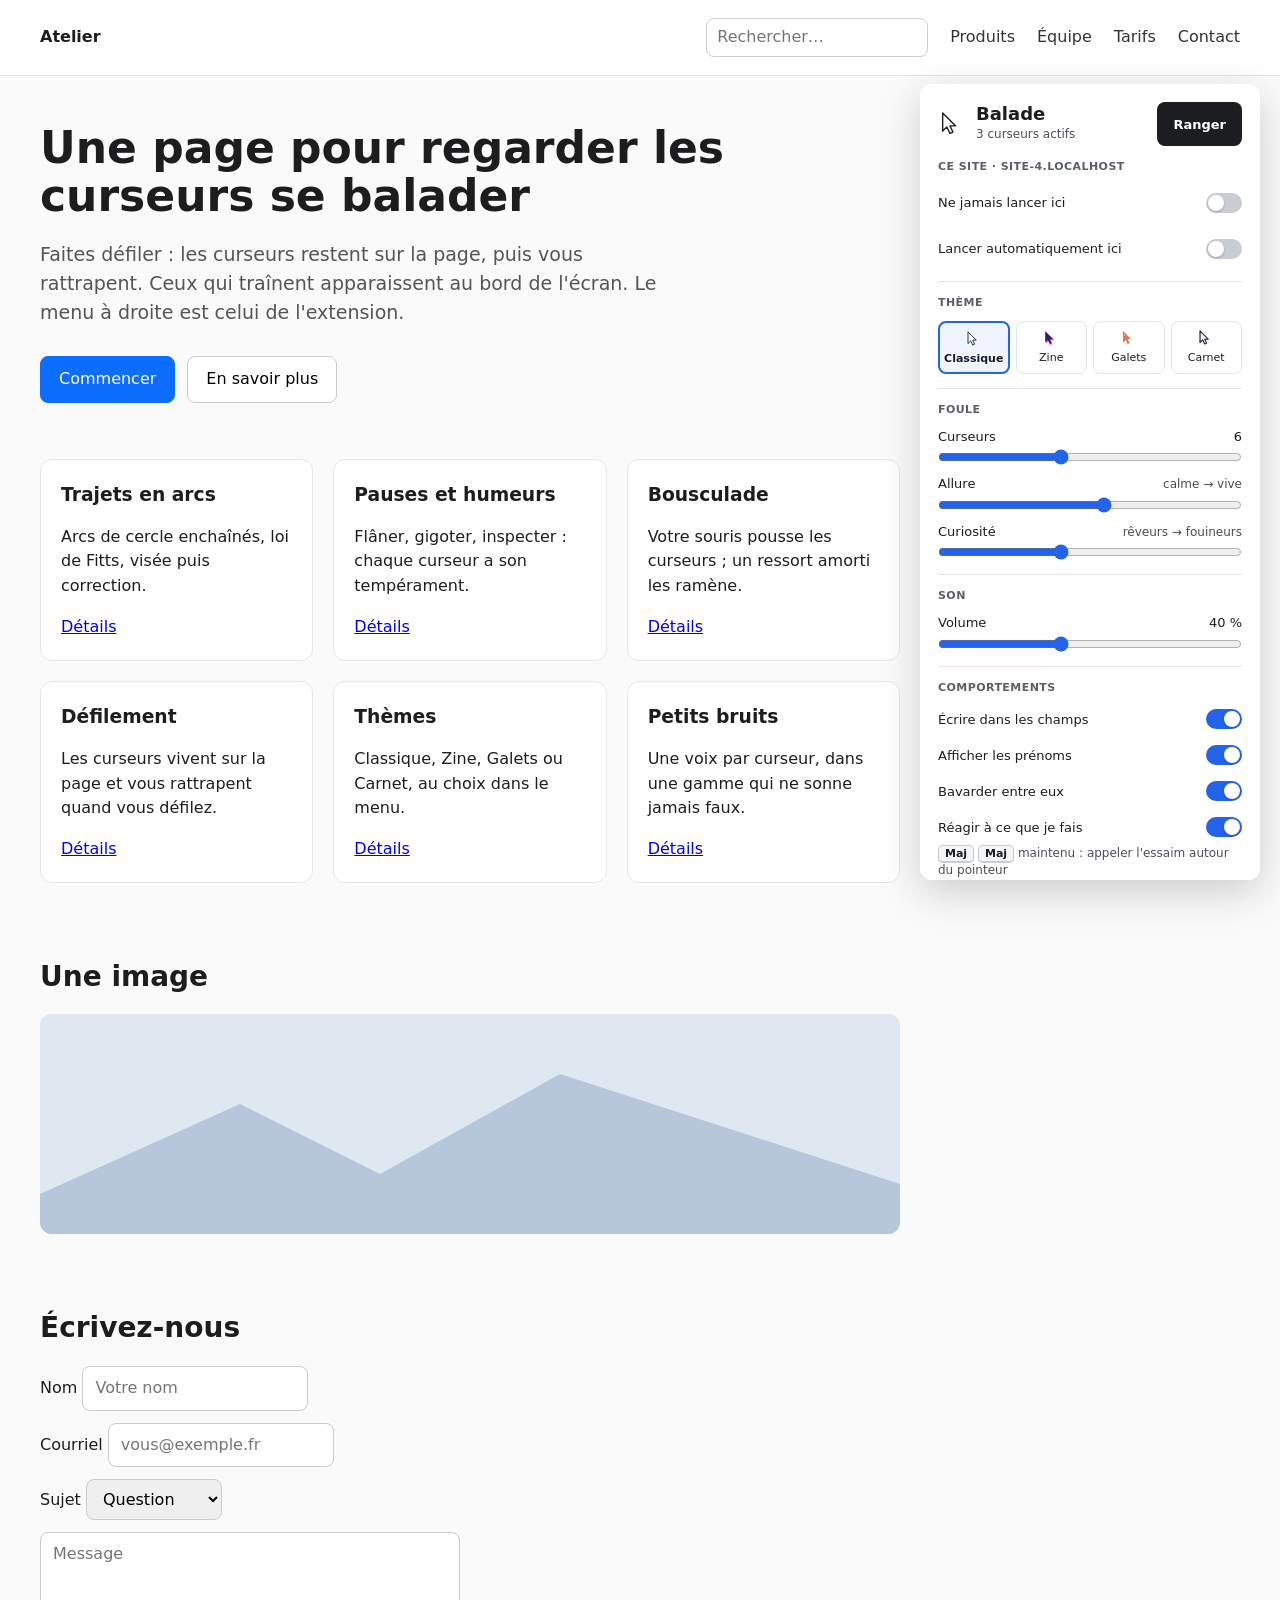
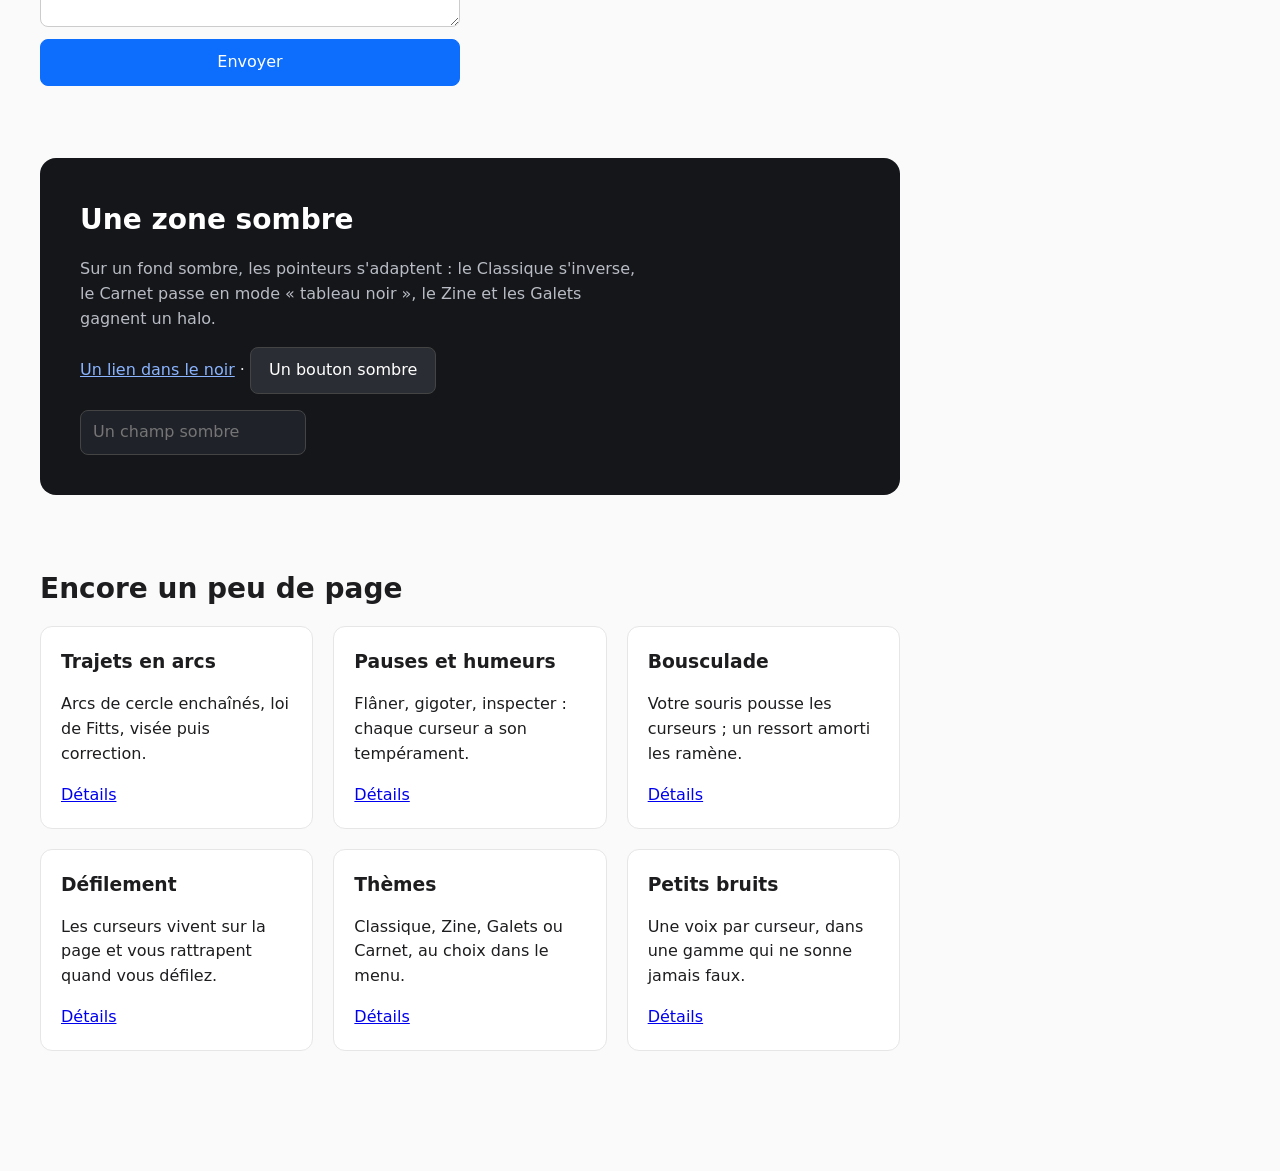
==== demo.html @ 3685772c "feat: add customization options for user-defined names, colors, and pointer in the popup - Introduce" ====
<!DOCTYPE html>
<html lang="fr">
<head>
  <meta charset="utf-8">
  <meta name="viewport" content="width=device-width, initial-scale=1">
  <title>Balade — page de démo</title>
  <style>
    body { font: 16px/1.55 system-ui, -apple-system, "Segoe UI", sans-serif; margin: 0; color: #1d1d1f; background: #fafafa; }
    header { display: flex; align-items: center; justify-content: space-between; padding: 18px 40px; background: #fff; border-bottom: 1px solid #e6e6e6; }
    nav { display: flex; align-items: center; }
    nav a { margin-left: 22px; color: #333; text-decoration: none; }
    main { max-width: 860px; margin: 0 0 0 40px; padding: 48px 0 120px; }
    h1 { font-size: 44px; line-height: 1.1; margin: 0 0 16px; }
    h2 { font-size: 28px; margin: 72px 0 16px; }
    .lead { font-size: 19px; color: #555; max-width: 640px; }
    .actions { margin: 28px 0 56px; display: flex; gap: 12px; }
    button { font: inherit; padding: 10px 18px; border-radius: 8px; border: 1px solid #ccc; background: #fff; cursor: pointer; }
    button.primary { background: #0d6efd; border-color: #0d6efd; color: #fff; }
    .grid { display: grid; grid-template-columns: repeat(3, 1fr); gap: 20px; }
    .card { background: #fff; border: 1px solid #e6e6e6; border-radius: 12px; padding: 20px; }
    .card h3 { margin: 0 0 8px; }
    .photo { height: 220px; border-radius: 12px; background: #dfe7f1; display: flex; align-items: center; justify-content: center; color: #567; }
    form { display: grid; gap: 12px; max-width: 420px; }
    input, select, textarea { font: inherit; padding: 9px 12px; border: 1px solid #ccc; border-radius: 8px; }
    .menu { position: fixed; right: 20px; top: 84px; width: 340px; height: calc(100vh - 104px); border: 0; border-radius: 12px; box-shadow: 0 12px 40px rgba(0,0,0,.18); background: #fff; }
  </style>
</head>
<body>
  <header>
    <strong>Atelier</strong>
    <nav><input type="search" placeholder="Rechercher…" style="padding:6px 10px"><a href="#">Produits</a><a href="#">Équipe</a><a href="#">Tarifs</a><a href="#">Contact</a></nav>
  </header>
  <main>
    <h1>Une page pour regarder les curseurs se balader</h1>
    <p class="lead">Faites défiler : les curseurs restent sur la page, puis vous rattrapent. Ceux qui traînent apparaissent au bord de l'écran. Le menu à droite est celui de l'extension.</p>
    <div class="actions">
      <button class="primary">Commencer</button>
      <button>En savoir plus</button>
    </div>
    <div class="grid">
      <div class="card"><h3>Trajets en arcs</h3><p>Arcs de cercle enchaînés, loi de Fitts, visée puis correction.</p><a href="#">Détails</a></div>
      <div class="card"><h3>Pauses et humeurs</h3><p>Flâner, gigoter, inspecter : chaque curseur a son tempérament.</p><a href="#">Détails</a></div>
      <div class="card"><h3>Bousculade</h3><p>Votre souris pousse les curseurs ; un ressort amorti les ramène.</p><a href="#">Détails</a></div>
      <div class="card"><h3>Défilement</h3><p>Les curseurs vivent sur la page et vous rattrapent quand vous défilez.</p><a href="#">Détails</a></div>
      <div class="card"><h3>Thèmes</h3><p>Classique, Zine, Galets ou Carnet, au choix dans le menu.</p><a href="#">Détails</a></div>
      <div class="card"><h3>Petits bruits</h3><p>Une voix par curseur, dans une gamme qui ne sonne jamais faux.</p><a href="#">Détails</a></div>
    </div>
    <h2>Une image</h2>
    <img class="photo" alt="Paysage de démonstration" src="data:image/svg+xml,%3Csvg xmlns='http://www.w3.org/2000/svg' width='860' height='220'%3E%3Crect width='860' height='220' fill='%23dfe7f1'/%3E%3Cpath d='M0 180 L200 90 L340 160 L520 60 L860 170 L860 220 L0 220Z' fill='%23b6c7dc'/%3E%3C/svg%3E" style="width:100%">
    <h2>Écrivez-nous</h2>
    <form onsubmit="return false">
      <label>Nom <input placeholder="Votre nom"></label>
      <label>Courriel <input type="email" placeholder="vous@exemple.fr"></label>
      <label>Sujet
        <select><option>Question</option><option>Suggestion</option></select>
      </label>
      <textarea rows="3" placeholder="Message"></textarea>
      <button class="primary">Envoyer</button>
    </form>
    <section style="margin-top:72px;background:#14161a;color:#e8e8ea;padding:40px;border-radius:16px">
      <h2 style="margin-top:0;color:#fff">Une zone sombre</h2>
      <p style="color:#b9bcc4;max-width:560px">Sur un fond sombre, les pointeurs s'adaptent : le Classique s'inverse, le Carnet passe en mode « tableau noir », le Zine et les Galets gagnent un halo.</p>
      <p><a href="#" style="color:#8ab4ff">Un lien dans le noir</a> · <button style="background:#2a2d33;color:#fff;border-color:#444">Un bouton sombre</button></p>
      <input placeholder="Un champ sombre" style="background:#1f2228;color:#eee;border-color:#444">
    </section>
    <h2>Encore un peu de page</h2>
    <div class="grid">
      <div class="card"><h3>Trajets en arcs</h3><p>Arcs de cercle enchaînés, loi de Fitts, visée puis correction.</p><a href="#">Détails</a></div>
      <div class="card"><h3>Pauses et humeurs</h3><p>Flâner, gigoter, inspecter : chaque curseur a son tempérament.</p><a href="#">Détails</a></div>
      <div class="card"><h3>Bousculade</h3><p>Votre souris pousse les curseurs ; un ressort amorti les ramène.</p><a href="#">Détails</a></div>
      <div class="card"><h3>Défilement</h3><p>Les curseurs vivent sur la page et vous rattrapent quand vous défilez.</p><a href="#">Détails</a></div>
      <div class="card"><h3>Thèmes</h3><p>Classique, Zine, Galets ou Carnet, au choix dans le menu.</p><a href="#">Détails</a></div>
      <div class="card"><h3>Petits bruits</h3><p>Une voix par curseur, dans une gamme qui ne sonne jamais faux.</p><a href="#">Détails</a></div>
    </div>
  </main>

  <!-- Le menu de l'extension, affiché à côté pour l'essayer sans installer. -->
  <iframe class="menu" src="popup/popup.html" title="Menu de Balade"></iframe>

  <!-- Mêmes fichiers, dans le même ordre que dans lib/inject.js -->
  <script src="src/core/namespace.js"></script>
  <script src="src/core/MathUtils.js"></script>
  <script src="src/core/Config.js"></script>
  <script src="src/core/Settings.js"></script>
  <script src="src/core/SvgSanitizer.js"></script>
  <script src="src/entities/Cursor.js"></script>
  <script src="src/motion/Path.js"></script>
  <script src="src/motion/Motion.js"></script>
  <script src="src/world/Stage.js"></script>
  <script src="src/world/Habits.js"></script>
  <script src="src/world/Predictor.js"></script>
  <script src="src/behaviors/Behavior.js"></script>
  <script src="src/behaviors/Arrive.js"></script>
  <script src="src/behaviors/Leave.js"></script>
  <script src="src/behaviors/Wander.js"></script>
  <script src="src/behaviors/Gather.js"></script>
  <script src="src/behaviors/Follow.js"></script>
  <script src="src/behaviors/Swarm.js"></script>
  <script src="src/behaviors/Anticipate.js"></script>
  <script src="src/render/Themes.js"></script>
  <script src="src/render/FontLoader.js"></script>
  <script src="src/render/Renderer.js"></script>
  <script src="src/audio/Sound.js"></script>
  <script src="src/engine/Engine.js"></script>
  <script src="src/main.js"></script>
  <script>
    Balade.toggle();
  </script>
</body>
</html>
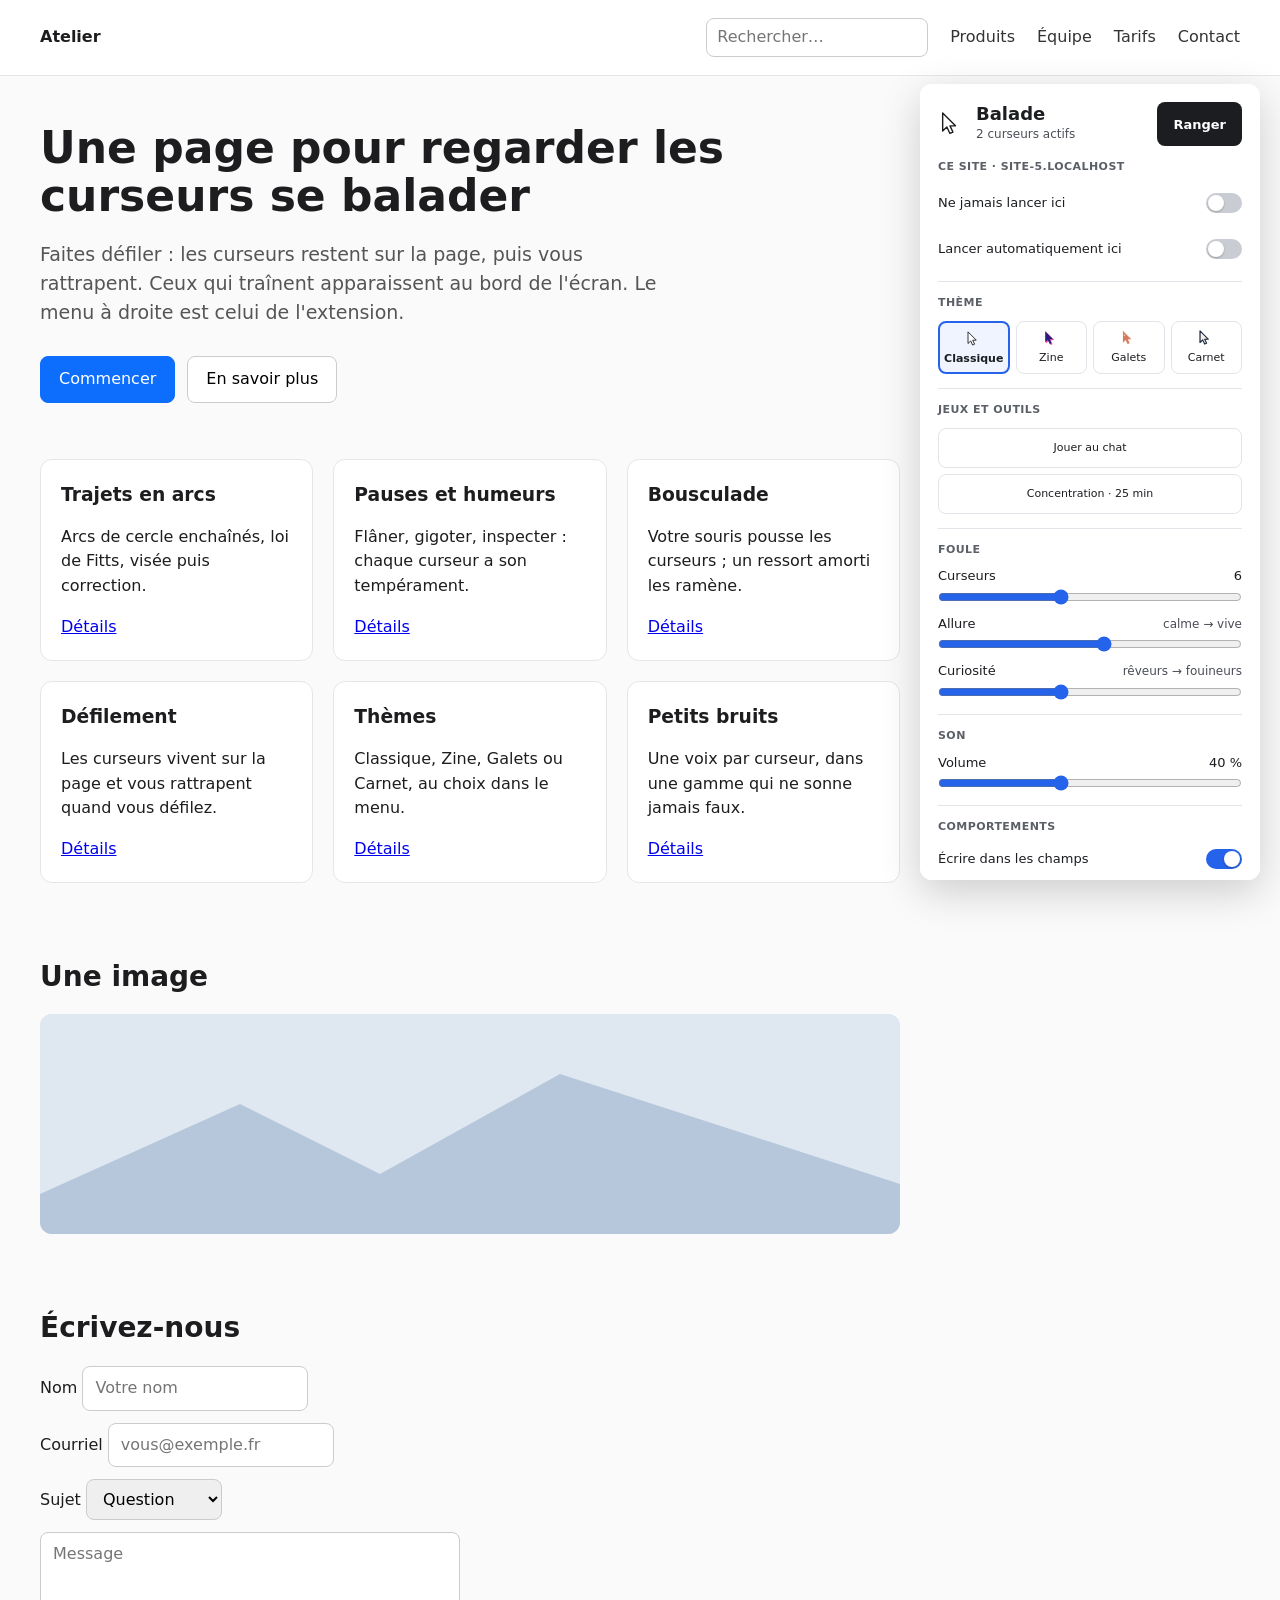
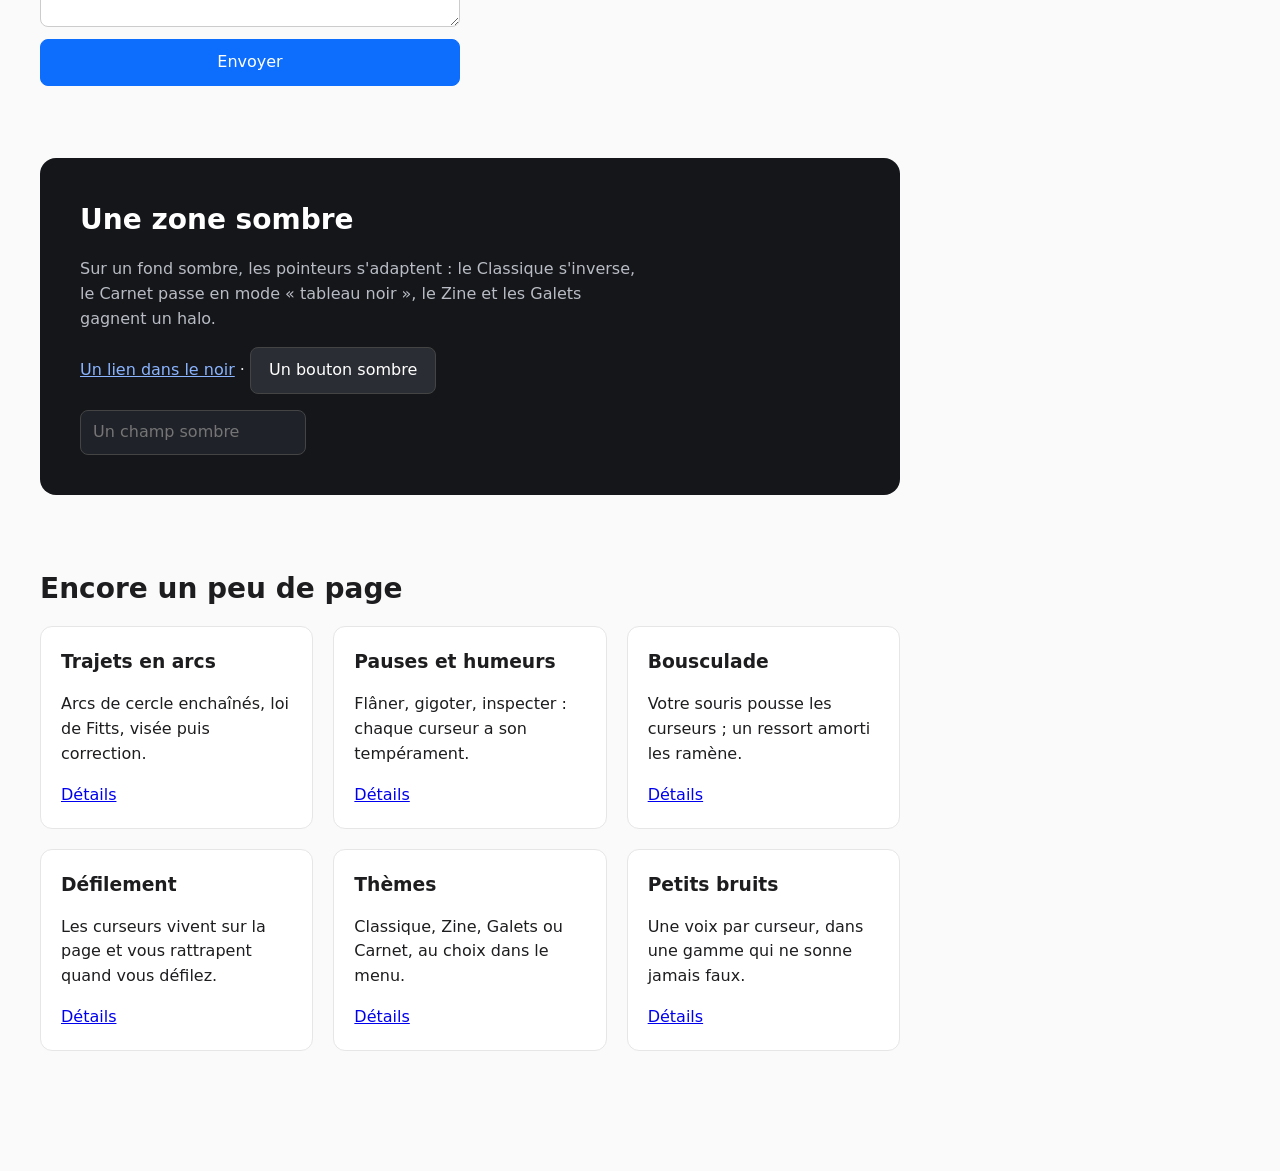
==== commit 05020d12: "feat: add "Jeu du chat" and "Concentration" features, video recording capability - Implemented "Jeu " ====
--- a/demo.html
+++ b/demo.html
@@ -97,6 +97,7 @@
   <script src="src/behaviors/Follow.js"></script>
   <script src="src/behaviors/Swarm.js"></script>
   <script src="src/behaviors/Anticipate.js"></script>
+  <script src="src/behaviors/Flee.js"></script>
   <script src="src/render/Themes.js"></script>
   <script src="src/render/FontLoader.js"></script>
   <script src="src/render/Renderer.js"></script>
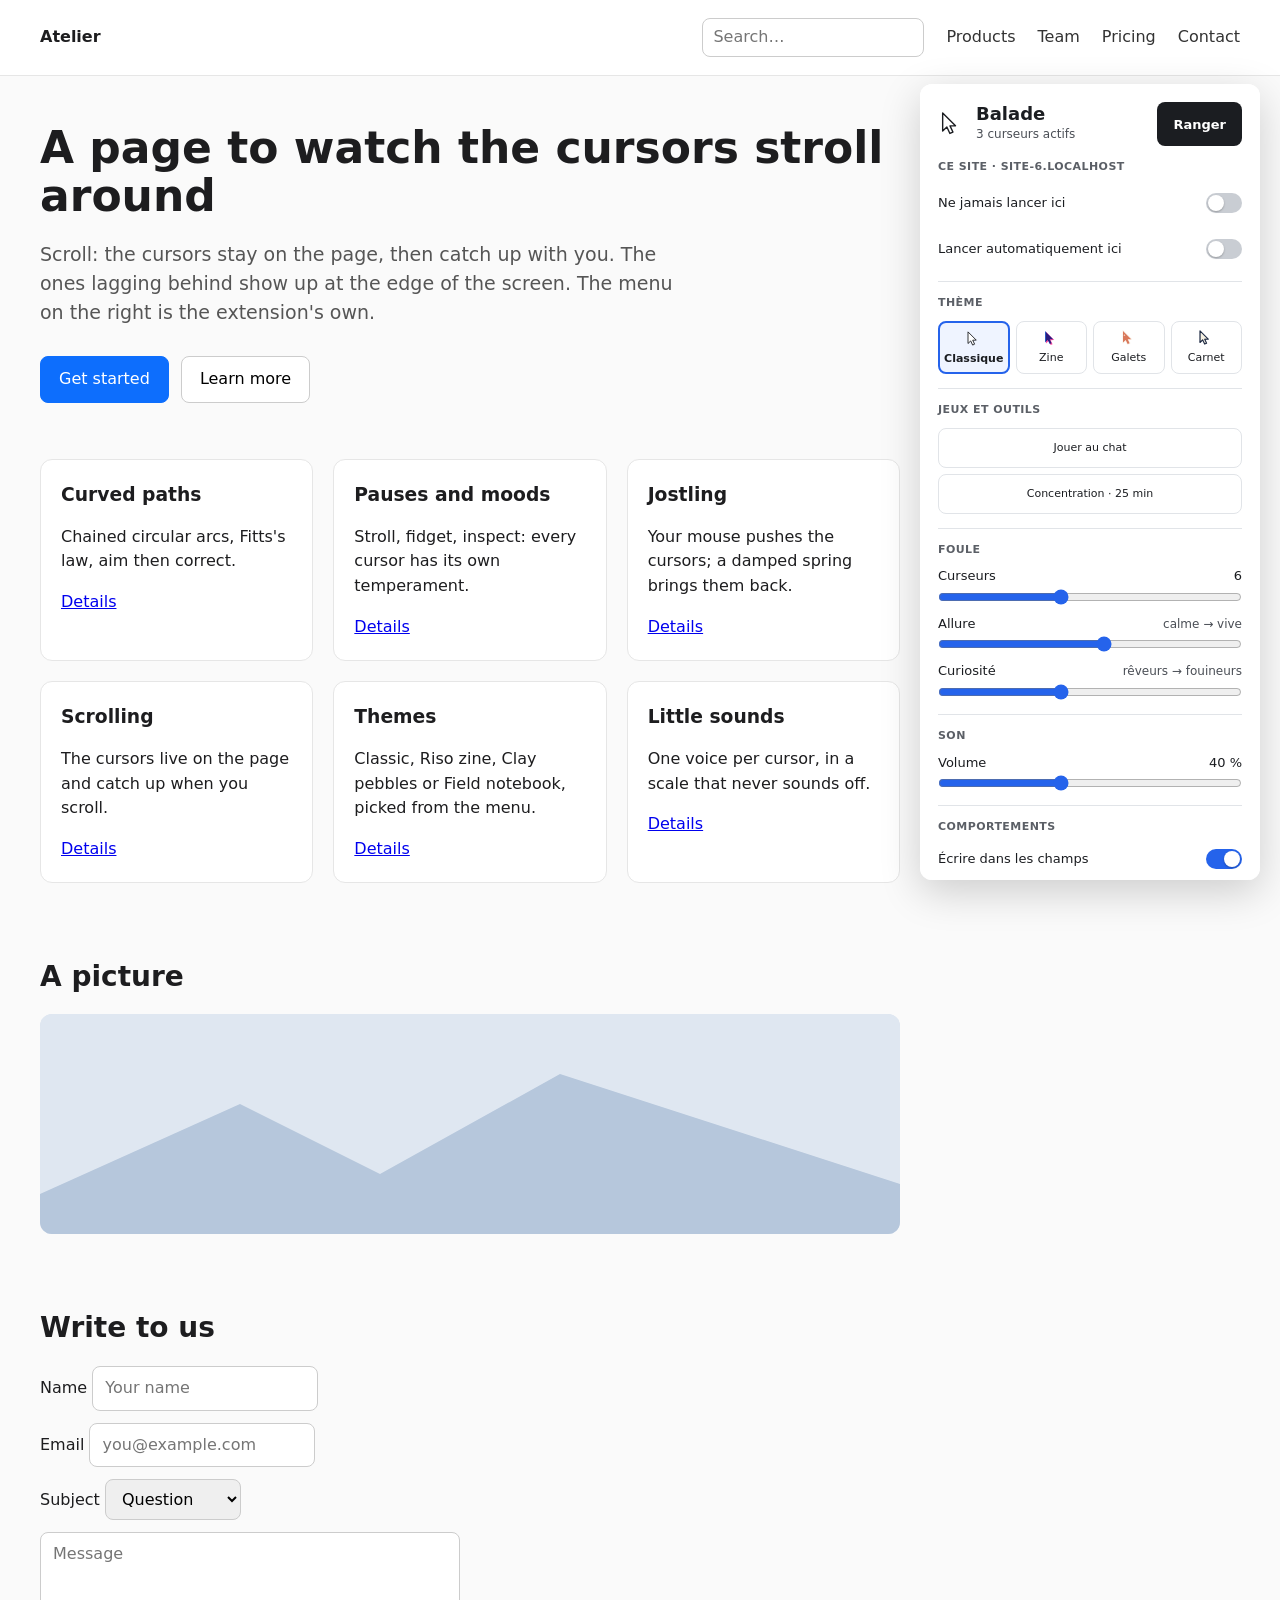
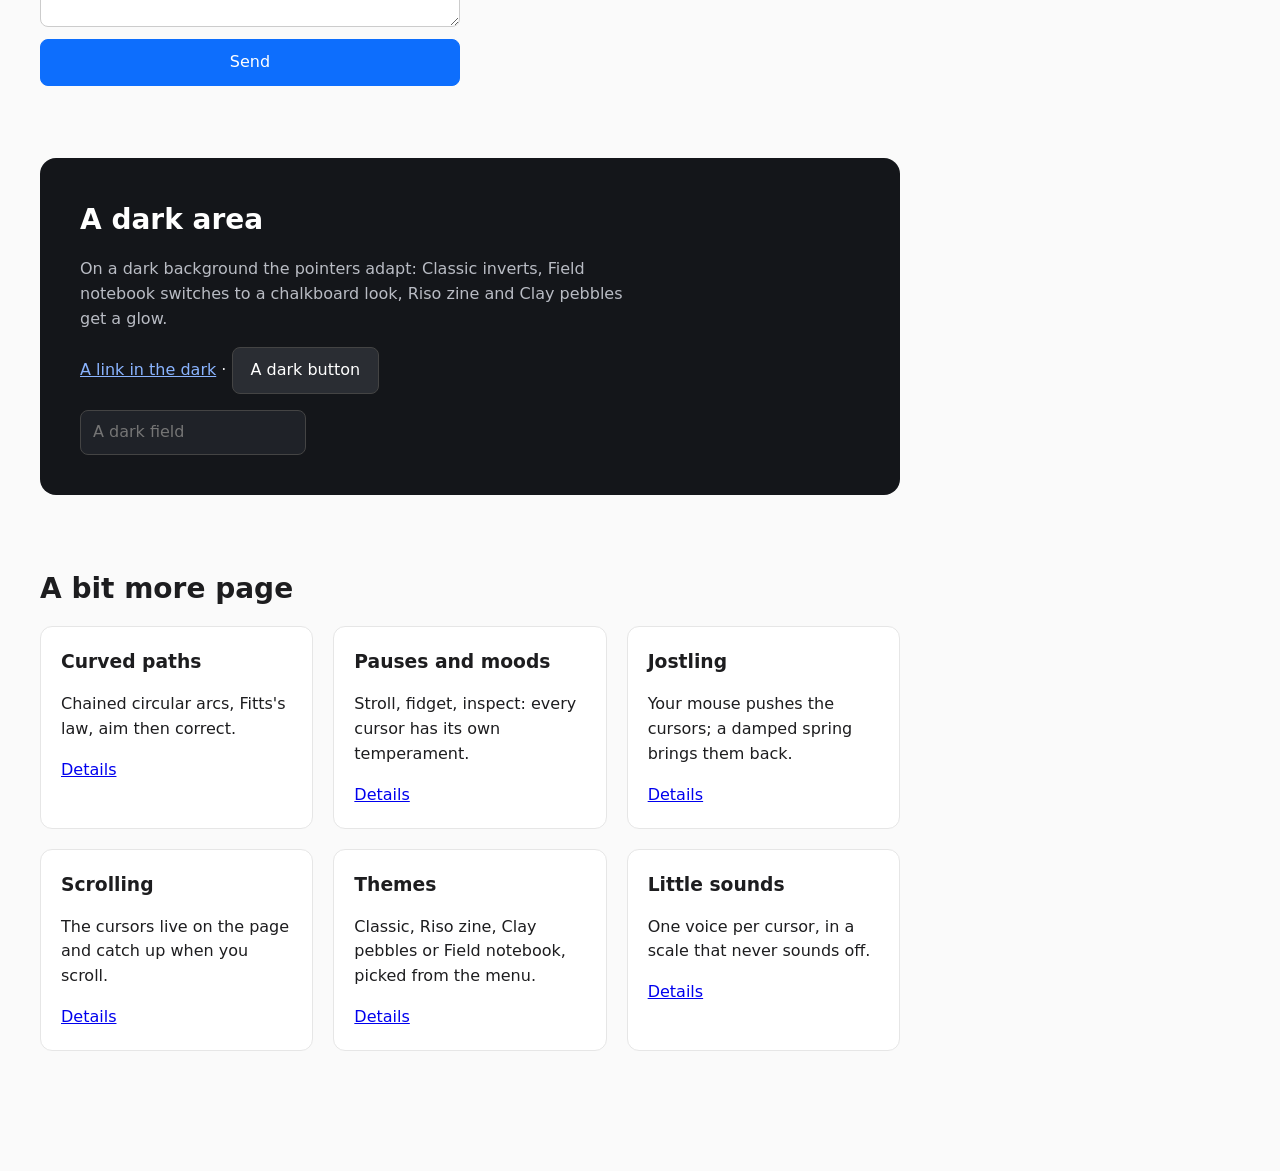
==== commit 6aa14297: "Add French research notes for CursorSwarm detailing principles and formulas for lifelike animations" ====
--- a/demo.html
+++ b/demo.html
@@ -1,9 +1,9 @@
 <!DOCTYPE html>
-<html lang="fr">
+<html lang="en">
 <head>
   <meta charset="utf-8">
   <meta name="viewport" content="width=device-width, initial-scale=1">
-  <title>Balade — page de démo</title>
+  <title>Balade — demo page</title>
   <style>
     body { font: 16px/1.55 system-ui, -apple-system, "Segoe UI", sans-serif; margin: 0; color: #1d1d1f; background: #fafafa; }
     header { display: flex; align-items: center; justify-content: space-between; padding: 18px 40px; background: #fff; border-bottom: 1px solid #e6e6e6; }
@@ -28,56 +28,56 @@
 <body>
   <header>
     <strong>Atelier</strong>
-    <nav><input type="search" placeholder="Rechercher…" style="padding:6px 10px"><a href="#">Produits</a><a href="#">Équipe</a><a href="#">Tarifs</a><a href="#">Contact</a></nav>
+    <nav><input type="search" placeholder="Search…" style="padding:6px 10px"><a href="#">Products</a><a href="#">Team</a><a href="#">Pricing</a><a href="#">Contact</a></nav>
   </header>
   <main>
-    <h1>Une page pour regarder les curseurs se balader</h1>
-    <p class="lead">Faites défiler : les curseurs restent sur la page, puis vous rattrapent. Ceux qui traînent apparaissent au bord de l'écran. Le menu à droite est celui de l'extension.</p>
+    <h1>A page to watch the cursors stroll around</h1>
+    <p class="lead">Scroll: the cursors stay on the page, then catch up with you. The ones lagging behind show up at the edge of the screen. The menu on the right is the extension's own.</p>
     <div class="actions">
-      <button class="primary">Commencer</button>
-      <button>En savoir plus</button>
+      <button class="primary">Get started</button>
+      <button>Learn more</button>
     </div>
     <div class="grid">
-      <div class="card"><h3>Trajets en arcs</h3><p>Arcs de cercle enchaînés, loi de Fitts, visée puis correction.</p><a href="#">Détails</a></div>
-      <div class="card"><h3>Pauses et humeurs</h3><p>Flâner, gigoter, inspecter : chaque curseur a son tempérament.</p><a href="#">Détails</a></div>
-      <div class="card"><h3>Bousculade</h3><p>Votre souris pousse les curseurs ; un ressort amorti les ramène.</p><a href="#">Détails</a></div>
-      <div class="card"><h3>Défilement</h3><p>Les curseurs vivent sur la page et vous rattrapent quand vous défilez.</p><a href="#">Détails</a></div>
-      <div class="card"><h3>Thèmes</h3><p>Classique, Zine, Galets ou Carnet, au choix dans le menu.</p><a href="#">Détails</a></div>
-      <div class="card"><h3>Petits bruits</h3><p>Une voix par curseur, dans une gamme qui ne sonne jamais faux.</p><a href="#">Détails</a></div>
+      <div class="card"><h3>Curved paths</h3><p>Chained circular arcs, Fitts's law, aim then correct.</p><a href="#">Details</a></div>
+      <div class="card"><h3>Pauses and moods</h3><p>Stroll, fidget, inspect: every cursor has its own temperament.</p><a href="#">Details</a></div>
+      <div class="card"><h3>Jostling</h3><p>Your mouse pushes the cursors; a damped spring brings them back.</p><a href="#">Details</a></div>
+      <div class="card"><h3>Scrolling</h3><p>The cursors live on the page and catch up when you scroll.</p><a href="#">Details</a></div>
+      <div class="card"><h3>Themes</h3><p>Classic, Riso zine, Clay pebbles or Field notebook, picked from the menu.</p><a href="#">Details</a></div>
+      <div class="card"><h3>Little sounds</h3><p>One voice per cursor, in a scale that never sounds off.</p><a href="#">Details</a></div>
     </div>
-    <h2>Une image</h2>
-    <img class="photo" alt="Paysage de démonstration" src="data:image/svg+xml,%3Csvg xmlns='http://www.w3.org/2000/svg' width='860' height='220'%3E%3Crect width='860' height='220' fill='%23dfe7f1'/%3E%3Cpath d='M0 180 L200 90 L340 160 L520 60 L860 170 L860 220 L0 220Z' fill='%23b6c7dc'/%3E%3C/svg%3E" style="width:100%">
-    <h2>Écrivez-nous</h2>
+    <h2>A picture</h2>
+    <img class="photo" alt="Demo landscape" src="data:image/svg+xml,%3Csvg xmlns='http://www.w3.org/2000/svg' width='860' height='220'%3E%3Crect width='860' height='220' fill='%23dfe7f1'/%3E%3Cpath d='M0 180 L200 90 L340 160 L520 60 L860 170 L860 220 L0 220Z' fill='%23b6c7dc'/%3E%3C/svg%3E" style="width:100%">
+    <h2>Write to us</h2>
     <form onsubmit="return false">
-      <label>Nom <input placeholder="Votre nom"></label>
-      <label>Courriel <input type="email" placeholder="vous@exemple.fr"></label>
-      <label>Sujet
+      <label>Name <input placeholder="Your name"></label>
+      <label>Email <input type="email" placeholder="you@example.com"></label>
+      <label>Subject
         <select><option>Question</option><option>Suggestion</option></select>
       </label>
       <textarea rows="3" placeholder="Message"></textarea>
-      <button class="primary">Envoyer</button>
+      <button class="primary">Send</button>
     </form>
     <section style="margin-top:72px;background:#14161a;color:#e8e8ea;padding:40px;border-radius:16px">
-      <h2 style="margin-top:0;color:#fff">Une zone sombre</h2>
-      <p style="color:#b9bcc4;max-width:560px">Sur un fond sombre, les pointeurs s'adaptent : le Classique s'inverse, le Carnet passe en mode « tableau noir », le Zine et les Galets gagnent un halo.</p>
-      <p><a href="#" style="color:#8ab4ff">Un lien dans le noir</a> · <button style="background:#2a2d33;color:#fff;border-color:#444">Un bouton sombre</button></p>
-      <input placeholder="Un champ sombre" style="background:#1f2228;color:#eee;border-color:#444">
+      <h2 style="margin-top:0;color:#fff">A dark area</h2>
+      <p style="color:#b9bcc4;max-width:560px">On a dark background the pointers adapt: Classic inverts, Field notebook switches to a chalkboard look, Riso zine and Clay pebbles get a glow.</p>
+      <p><a href="#" style="color:#8ab4ff">A link in the dark</a> · <button style="background:#2a2d33;color:#fff;border-color:#444">A dark button</button></p>
+      <input placeholder="A dark field" style="background:#1f2228;color:#eee;border-color:#444">
     </section>
-    <h2>Encore un peu de page</h2>
+    <h2>A bit more page</h2>
     <div class="grid">
-      <div class="card"><h3>Trajets en arcs</h3><p>Arcs de cercle enchaînés, loi de Fitts, visée puis correction.</p><a href="#">Détails</a></div>
-      <div class="card"><h3>Pauses et humeurs</h3><p>Flâner, gigoter, inspecter : chaque curseur a son tempérament.</p><a href="#">Détails</a></div>
-      <div class="card"><h3>Bousculade</h3><p>Votre souris pousse les curseurs ; un ressort amorti les ramène.</p><a href="#">Détails</a></div>
-      <div class="card"><h3>Défilement</h3><p>Les curseurs vivent sur la page et vous rattrapent quand vous défilez.</p><a href="#">Détails</a></div>
-      <div class="card"><h3>Thèmes</h3><p>Classique, Zine, Galets ou Carnet, au choix dans le menu.</p><a href="#">Détails</a></div>
-      <div class="card"><h3>Petits bruits</h3><p>Une voix par curseur, dans une gamme qui ne sonne jamais faux.</p><a href="#">Détails</a></div>
+      <div class="card"><h3>Curved paths</h3><p>Chained circular arcs, Fitts's law, aim then correct.</p><a href="#">Details</a></div>
+      <div class="card"><h3>Pauses and moods</h3><p>Stroll, fidget, inspect: every cursor has its own temperament.</p><a href="#">Details</a></div>
+      <div class="card"><h3>Jostling</h3><p>Your mouse pushes the cursors; a damped spring brings them back.</p><a href="#">Details</a></div>
+      <div class="card"><h3>Scrolling</h3><p>The cursors live on the page and catch up when you scroll.</p><a href="#">Details</a></div>
+      <div class="card"><h3>Themes</h3><p>Classic, Riso zine, Clay pebbles or Field notebook, picked from the menu.</p><a href="#">Details</a></div>
+      <div class="card"><h3>Little sounds</h3><p>One voice per cursor, in a scale that never sounds off.</p><a href="#">Details</a></div>
     </div>
   </main>
 
-  <!-- Le menu de l'extension, affiché à côté pour l'essayer sans installer. -->
-  <iframe class="menu" src="popup/popup.html" title="Menu de Balade"></iframe>
+  <!-- The extension's menu, shown alongside so you can try it without installing. -->
+  <iframe class="menu" src="popup/popup.html" title="Balade menu"></iframe>
 
-  <!-- Mêmes fichiers, dans le même ordre que dans lib/inject.js -->
+  <!-- Same files, in the same order as lib/inject.js -->
   <script src="src/core/namespace.js"></script>
   <script src="src/core/MathUtils.js"></script>
   <script src="src/core/Config.js"></script>
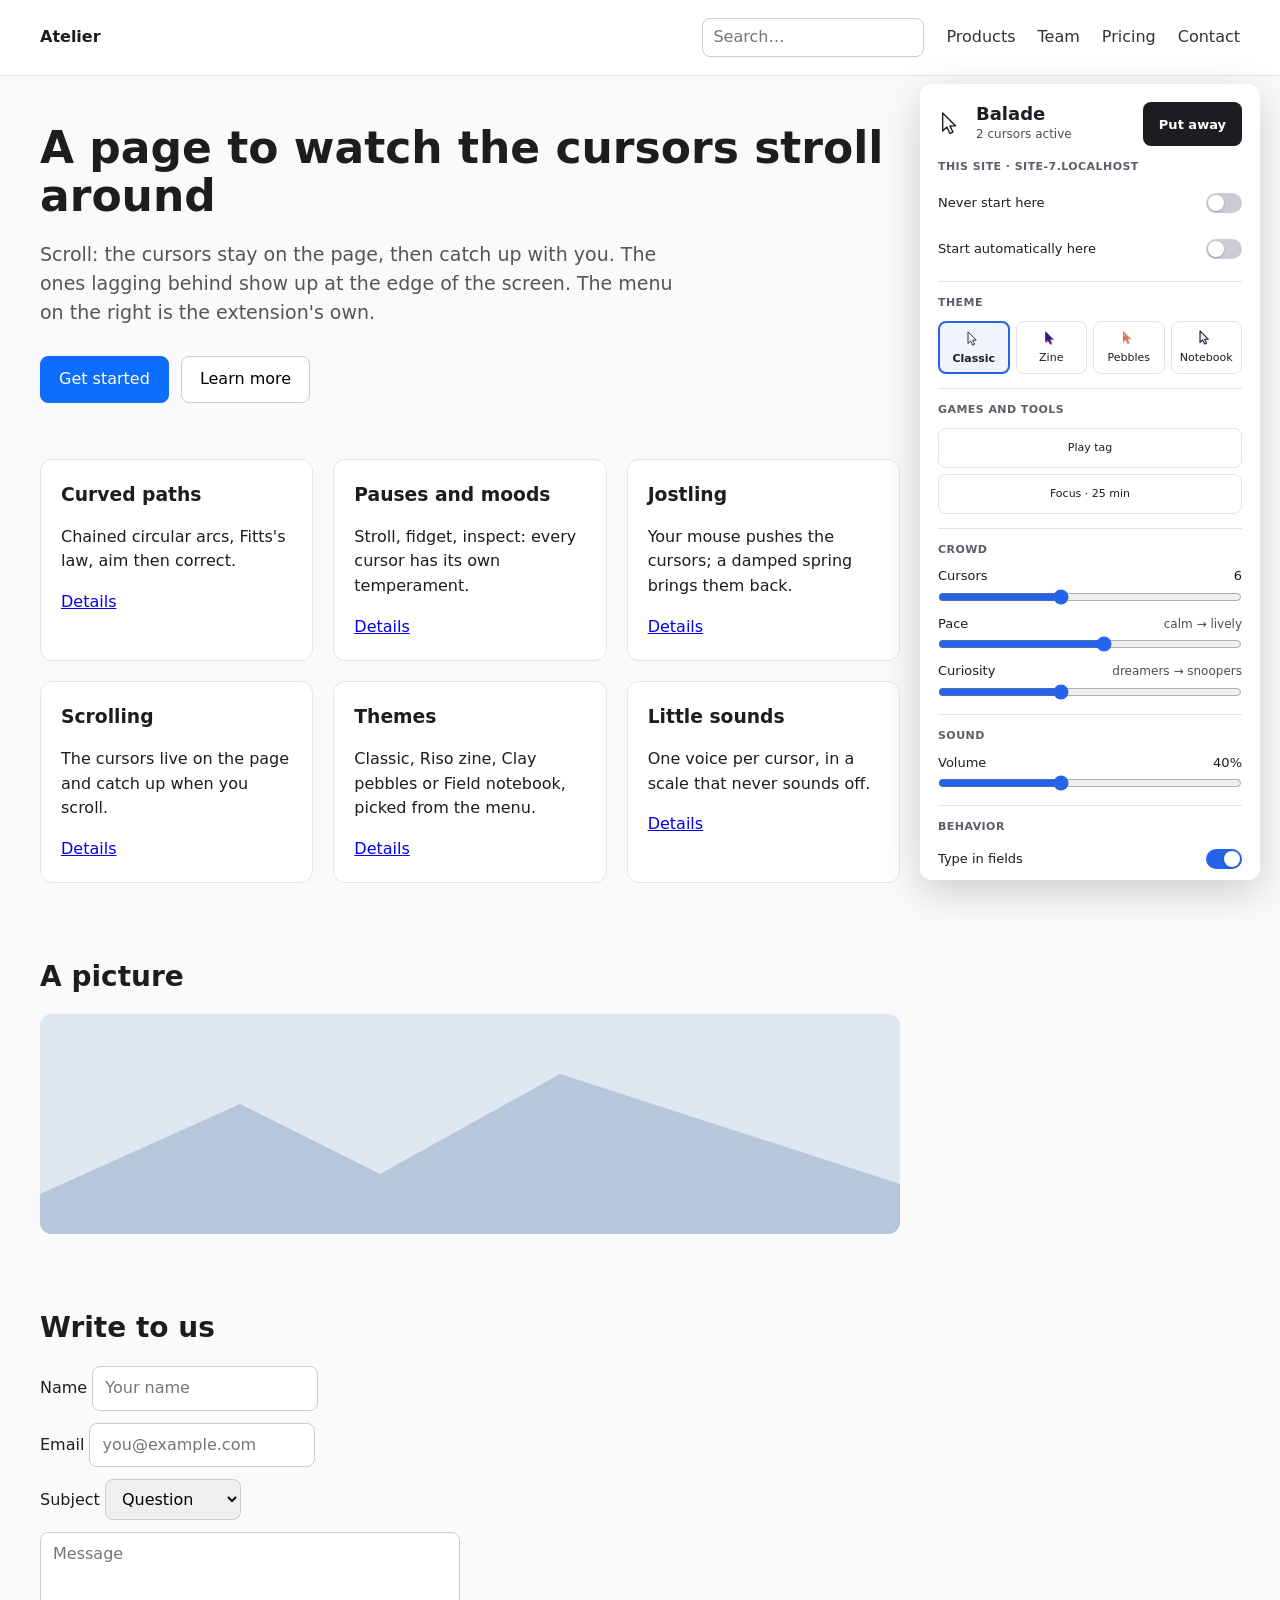
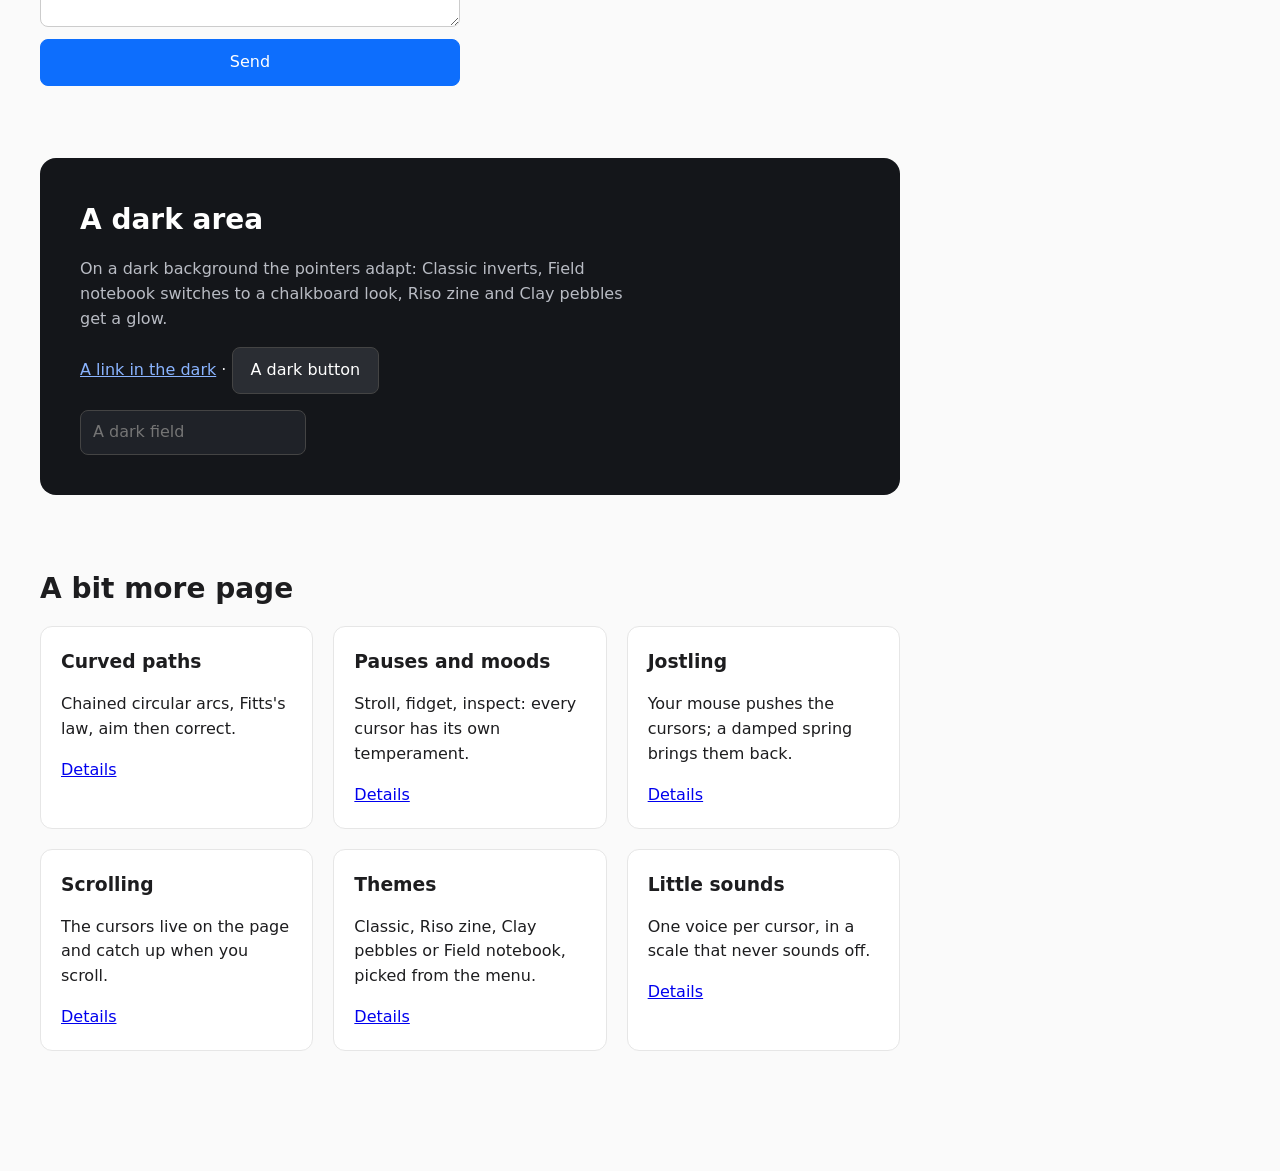
==== commit 311668a2: "feat: i18n — menu, options and runtime phrases follow the browser language New: src/core/I18n.js, _l" ====
--- a/demo.html
+++ b/demo.html
@@ -79,6 +79,7 @@
 
   <!-- Same files, in the same order as lib/inject.js -->
   <script src="src/core/namespace.js"></script>
+  <script src="src/core/I18n.js"></script>
   <script src="src/core/MathUtils.js"></script>
   <script src="src/core/Config.js"></script>
   <script src="src/core/Settings.js"></script>
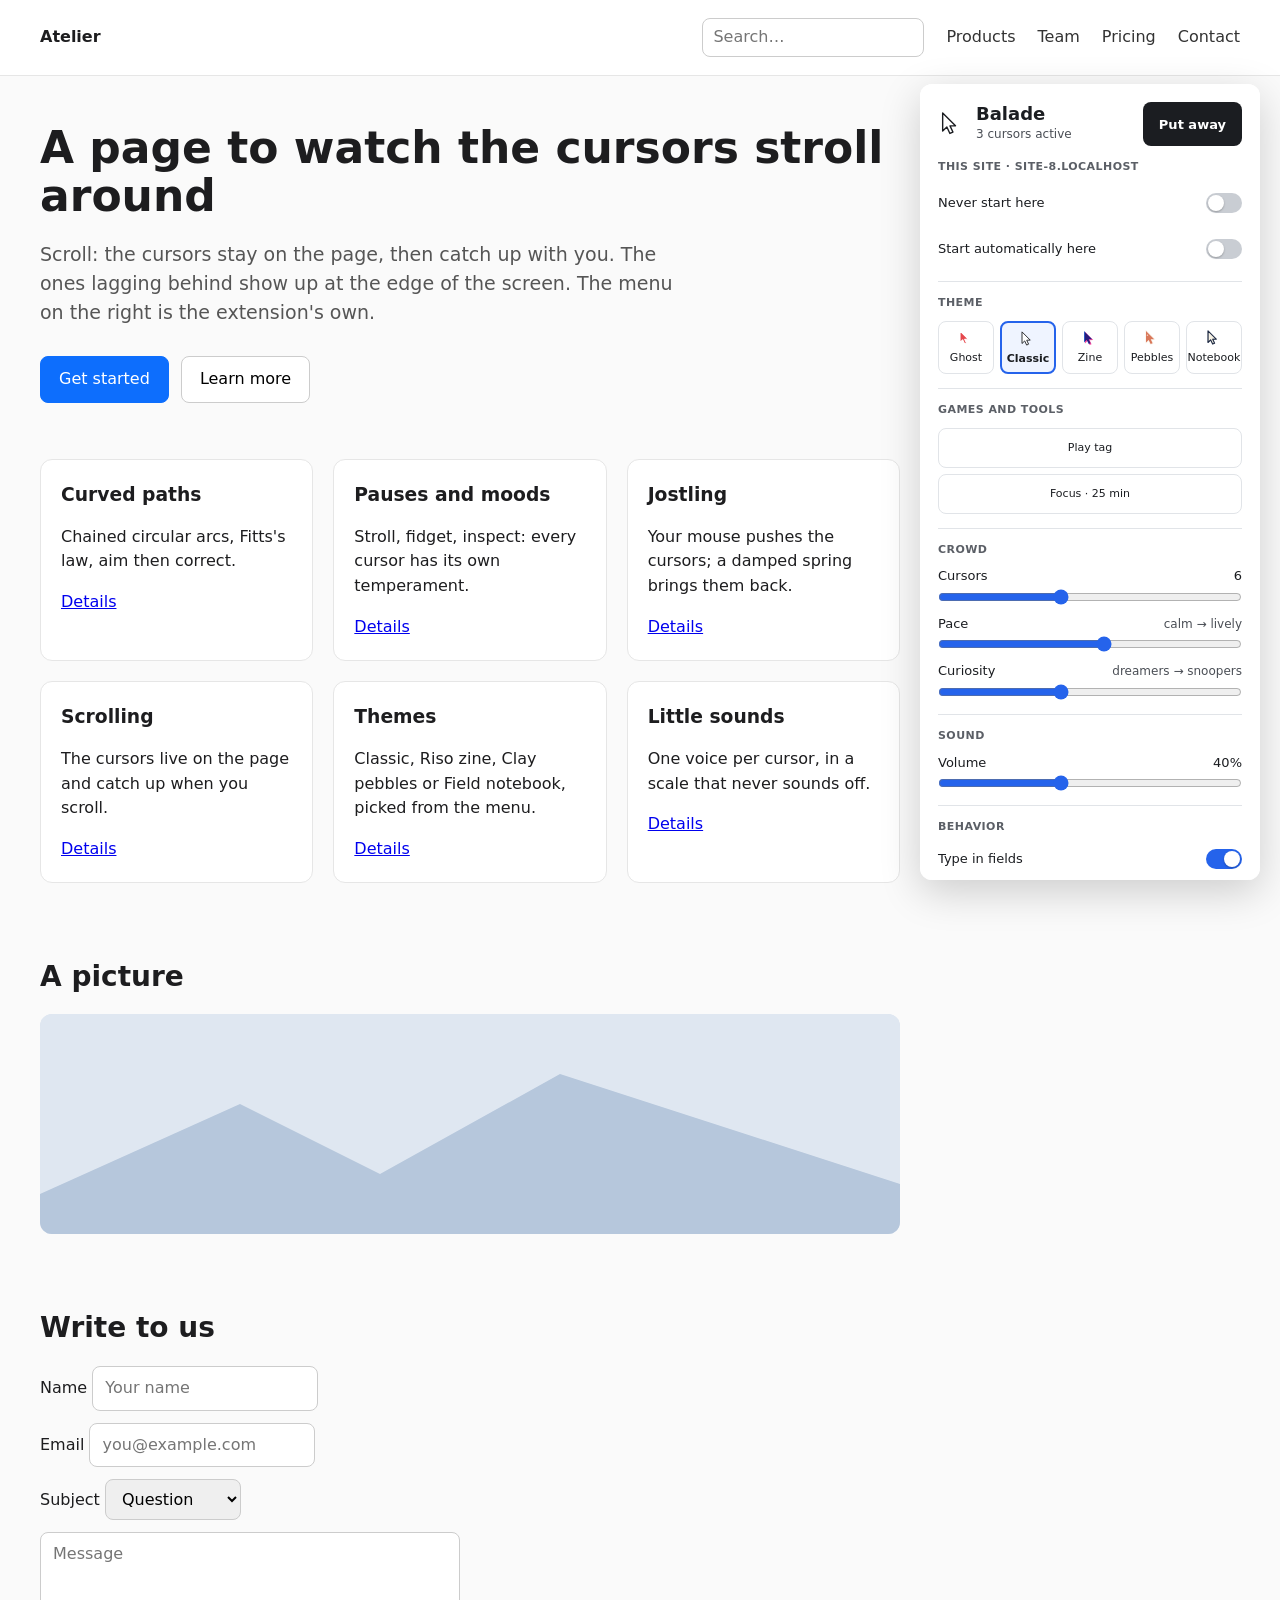
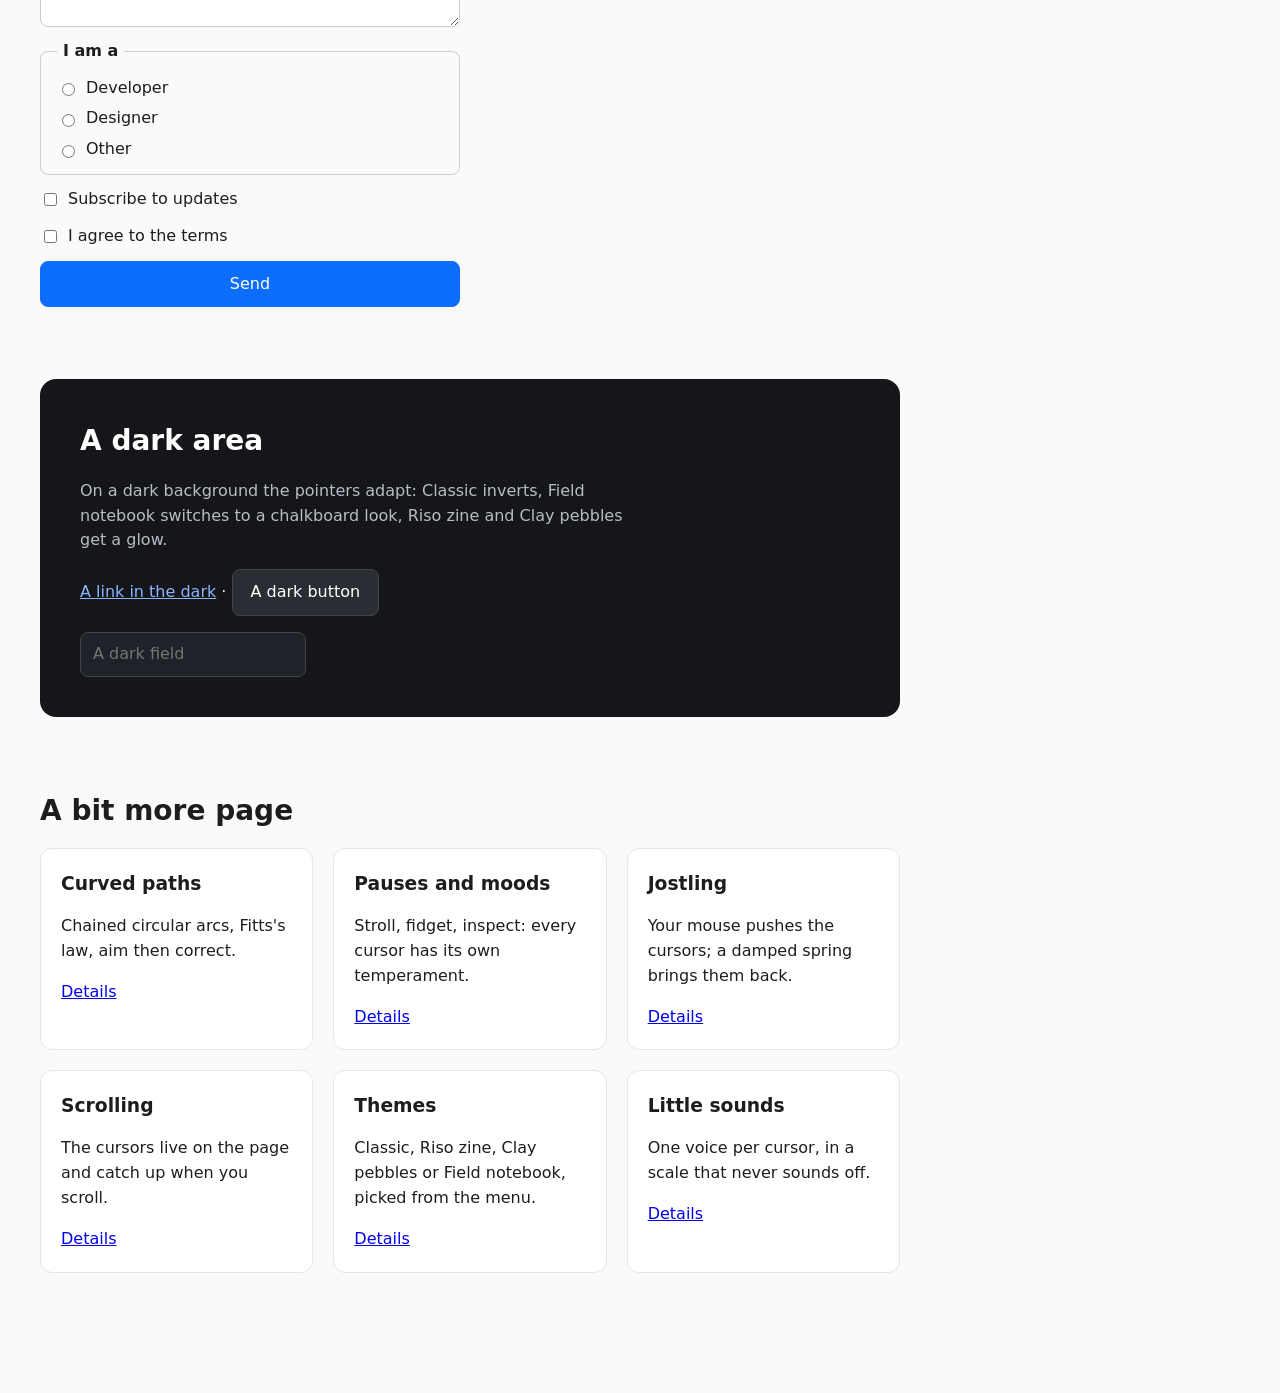
==== commit 0fe639e0: "feat: add role selection and subscription options to the form" ====
--- a/demo.html
+++ b/demo.html
@@ -55,6 +55,14 @@
         <select><option>Question</option><option>Suggestion</option></select>
       </label>
       <textarea rows="3" placeholder="Message"></textarea>
+      <fieldset style="border:1px solid #ccc;border-radius:8px;padding:12px 16px;margin:0">
+        <legend style="padding:0 6px;font-weight:600">I am a</legend>
+        <label style="display:flex;align-items:center;gap:8px;margin-bottom:6px"><input type="radio" name="role" value="dev"> Developer</label>
+        <label style="display:flex;align-items:center;gap:8px;margin-bottom:6px"><input type="radio" name="role" value="design"> Designer</label>
+        <label style="display:flex;align-items:center;gap:8px"><input type="radio" name="role" value="other"> Other</label>
+      </fieldset>
+      <label style="display:flex;align-items:center;gap:8px"><input type="checkbox" id="newsletter"> Subscribe to updates</label>
+      <label style="display:flex;align-items:center;gap:8px"><input type="checkbox" id="agree"> I agree to the terms</label>
       <button class="primary">Send</button>
     </form>
     <section style="margin-top:72px;background:#14161a;color:#e8e8ea;padding:40px;border-radius:16px">
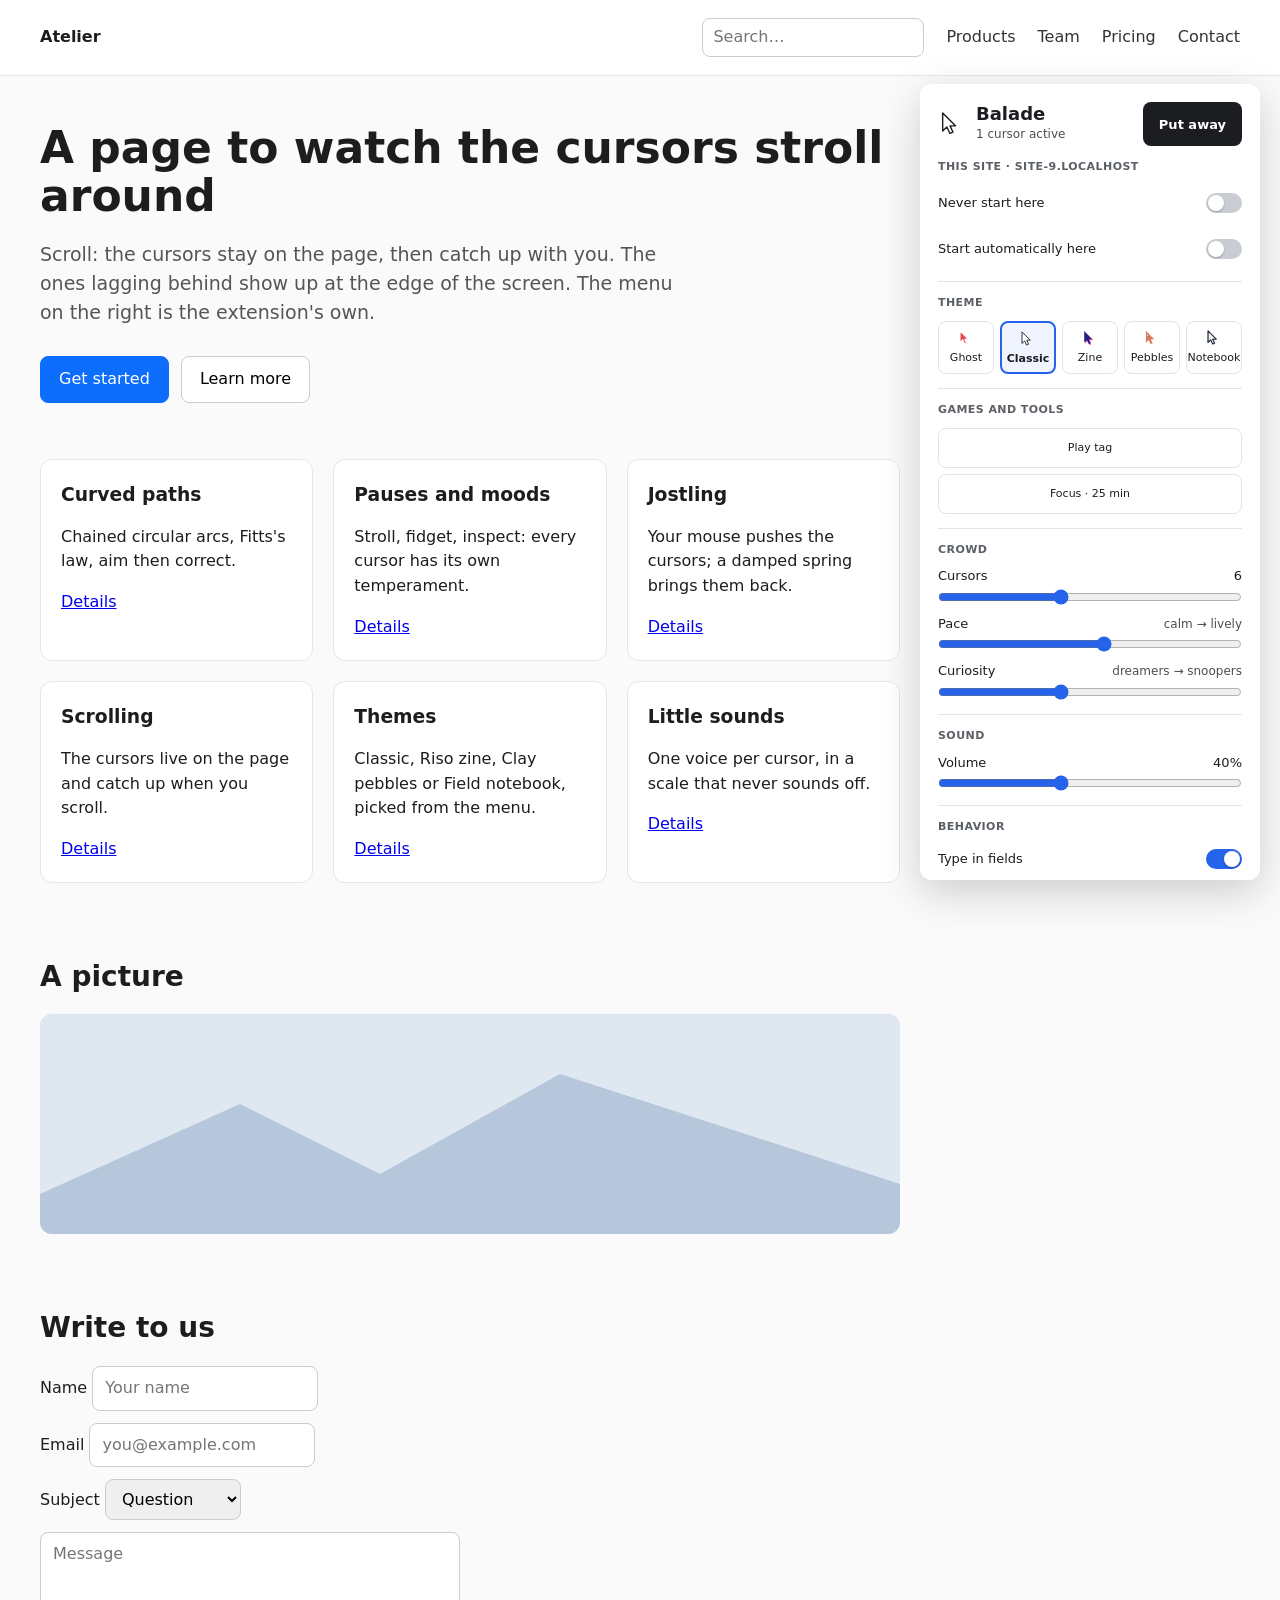
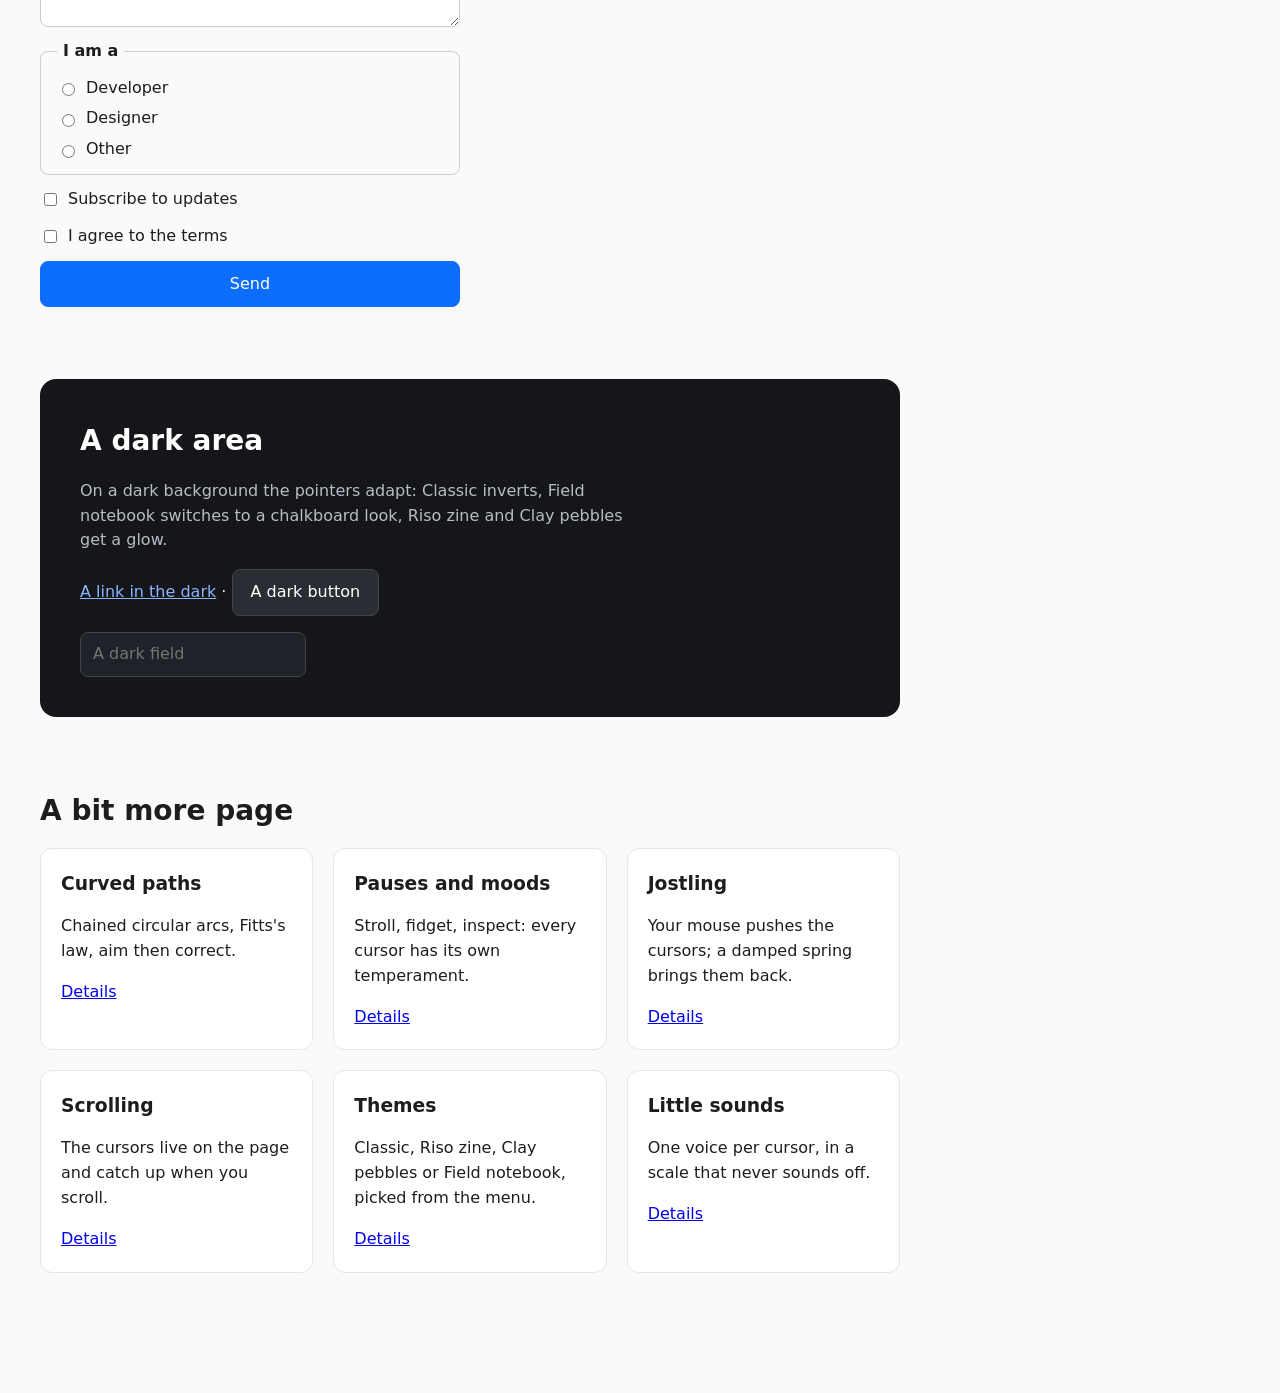
==== commit 110137b3: "feat: first-visit guided tour of unknown sites - New Guide behavior: visits top landmarks (nav, sear" ====
--- a/demo.html
+++ b/demo.html
@@ -107,6 +107,7 @@
   <script src="src/behaviors/Swarm.js"></script>
   <script src="src/behaviors/Anticipate.js"></script>
   <script src="src/behaviors/Flee.js"></script>
+  <script src="src/behaviors/Guide.js"></script>
   <script src="src/render/Themes.js"></script>
   <script src="src/render/FontLoader.js"></script>
   <script src="src/render/Renderer.js"></script>
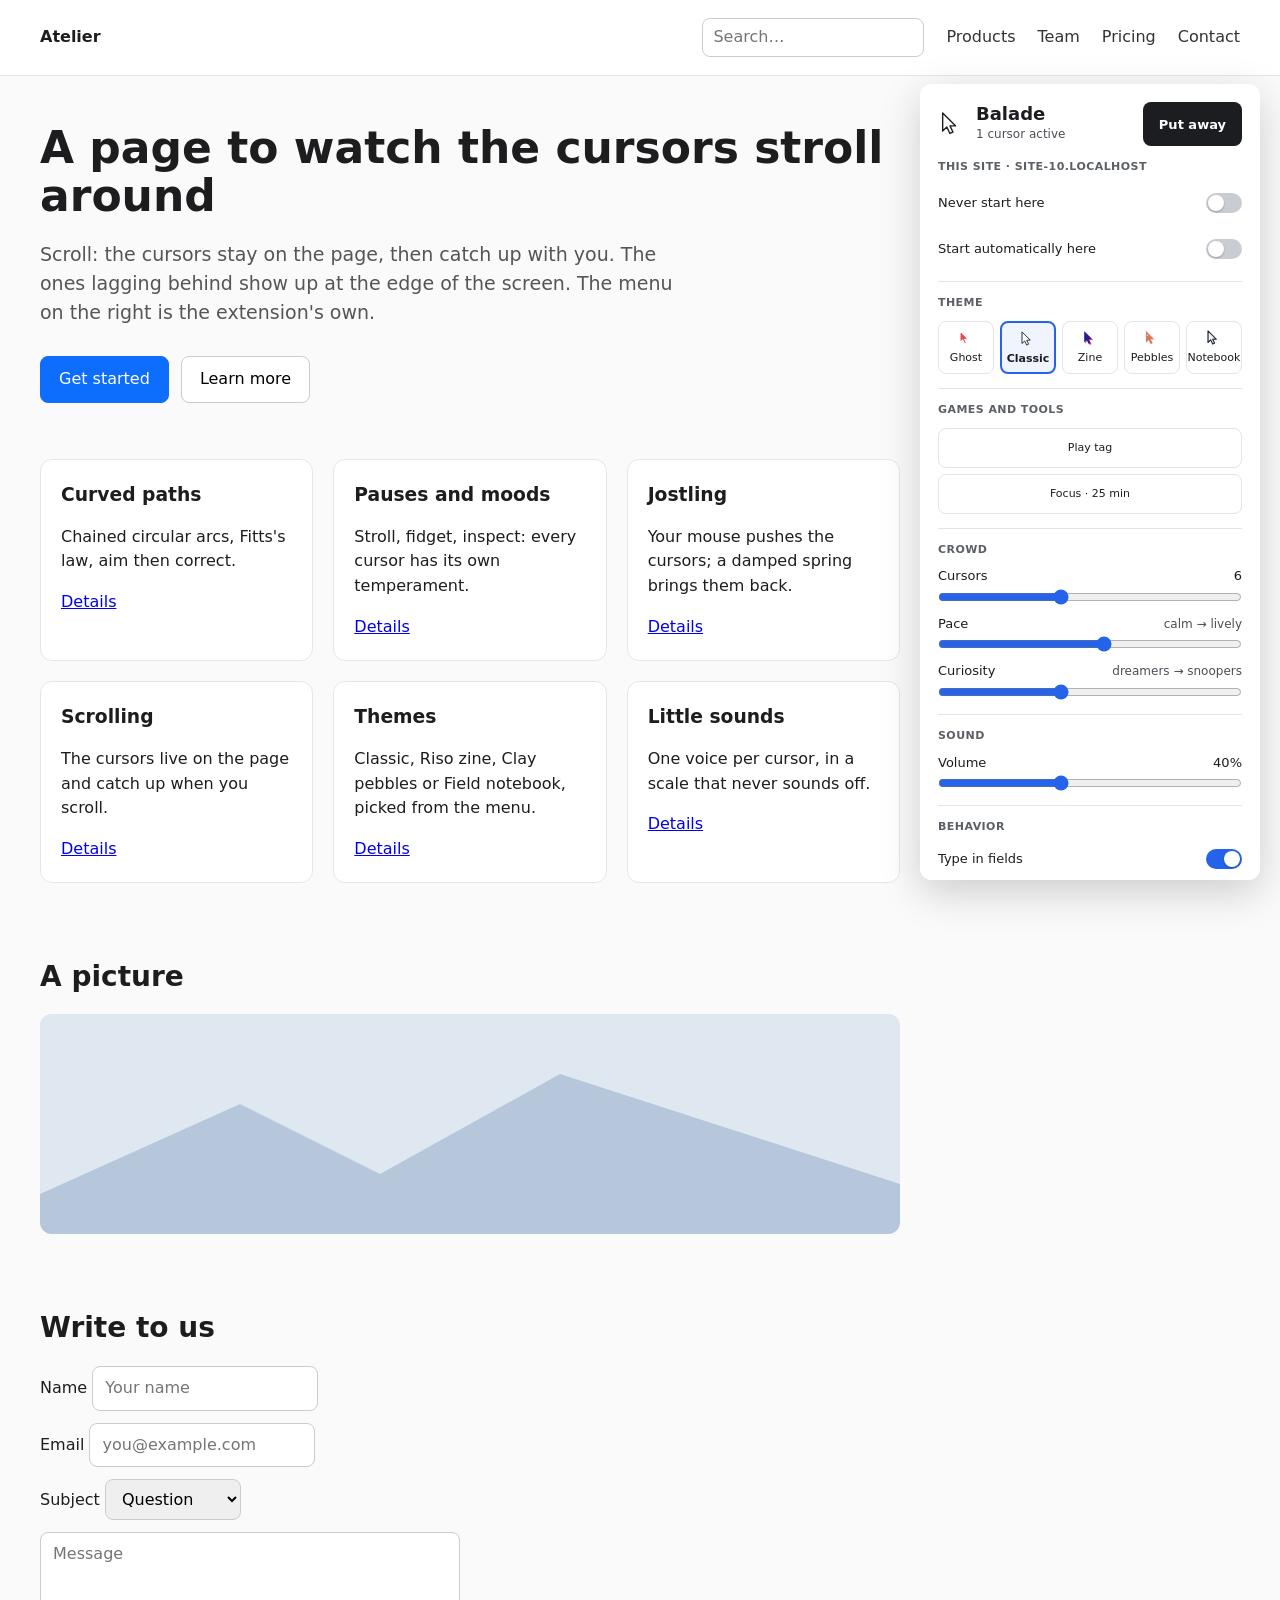
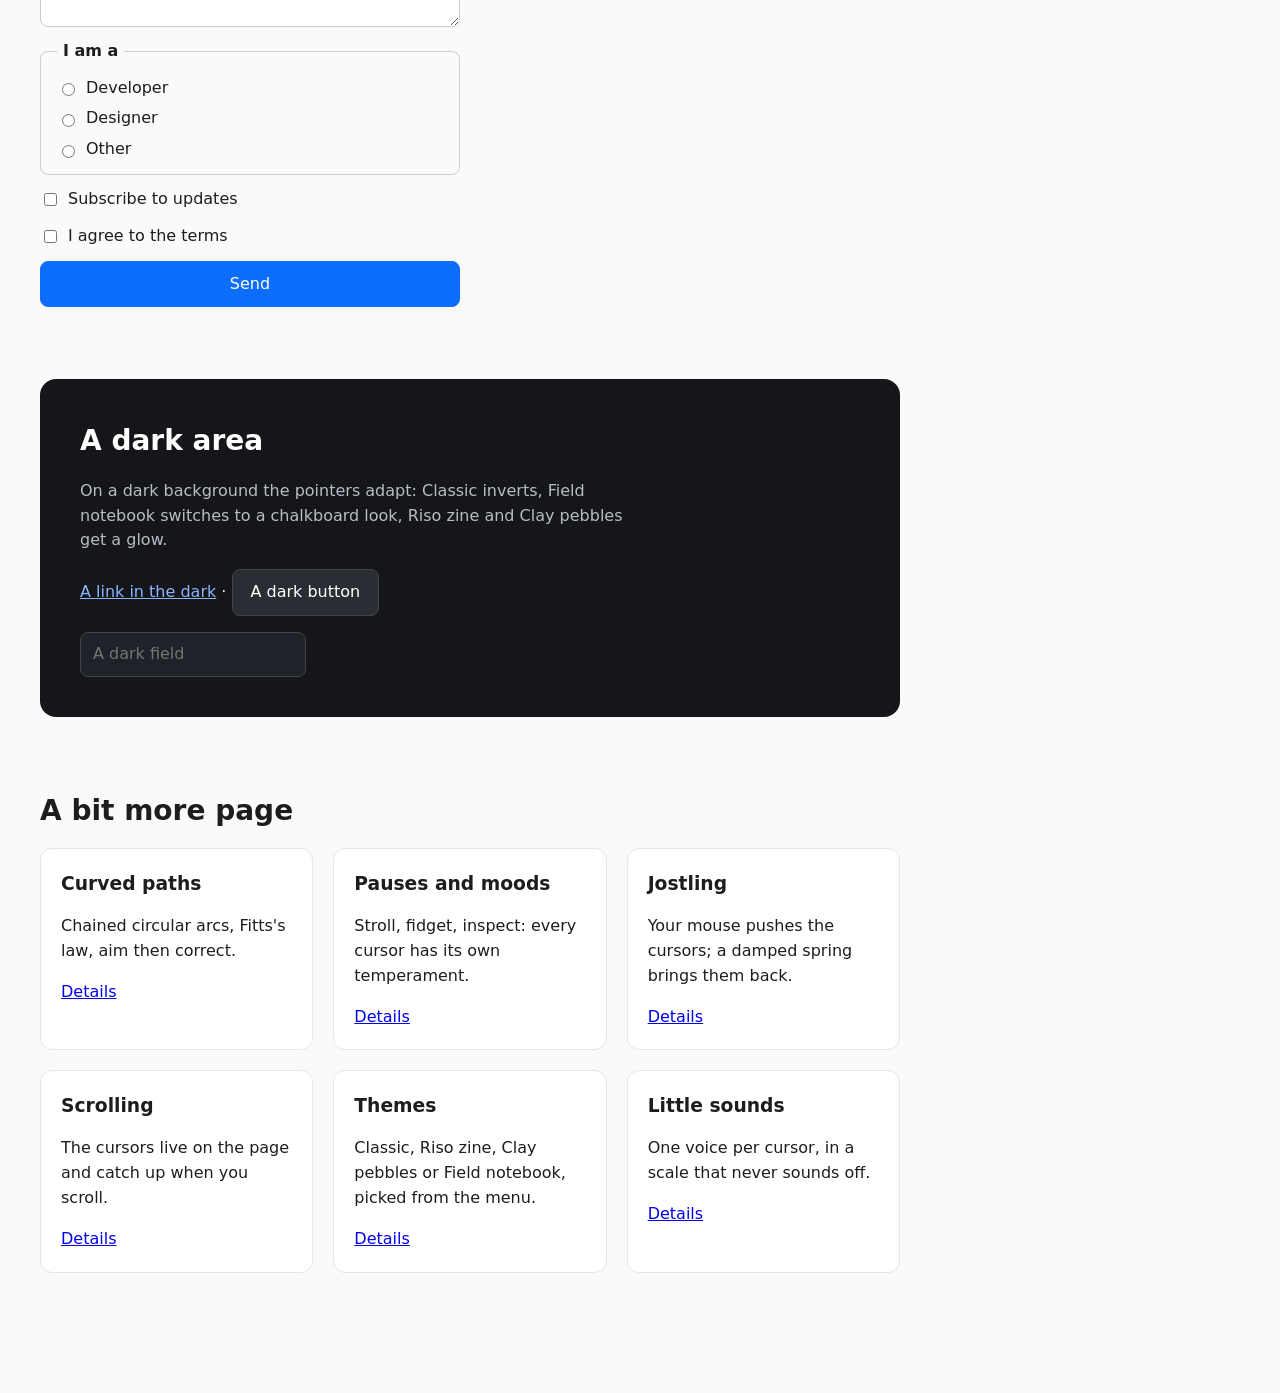
==== commit 6c002788: "feat: focus companion works beside you - New Companion behavior: settles in a corner, fidgets, think" ====
--- a/demo.html
+++ b/demo.html
@@ -108,6 +108,7 @@
   <script src="src/behaviors/Anticipate.js"></script>
   <script src="src/behaviors/Flee.js"></script>
   <script src="src/behaviors/Guide.js"></script>
+  <script src="src/behaviors/Companion.js"></script>
   <script src="src/render/Themes.js"></script>
   <script src="src/render/FontLoader.js"></script>
   <script src="src/render/Renderer.js"></script>
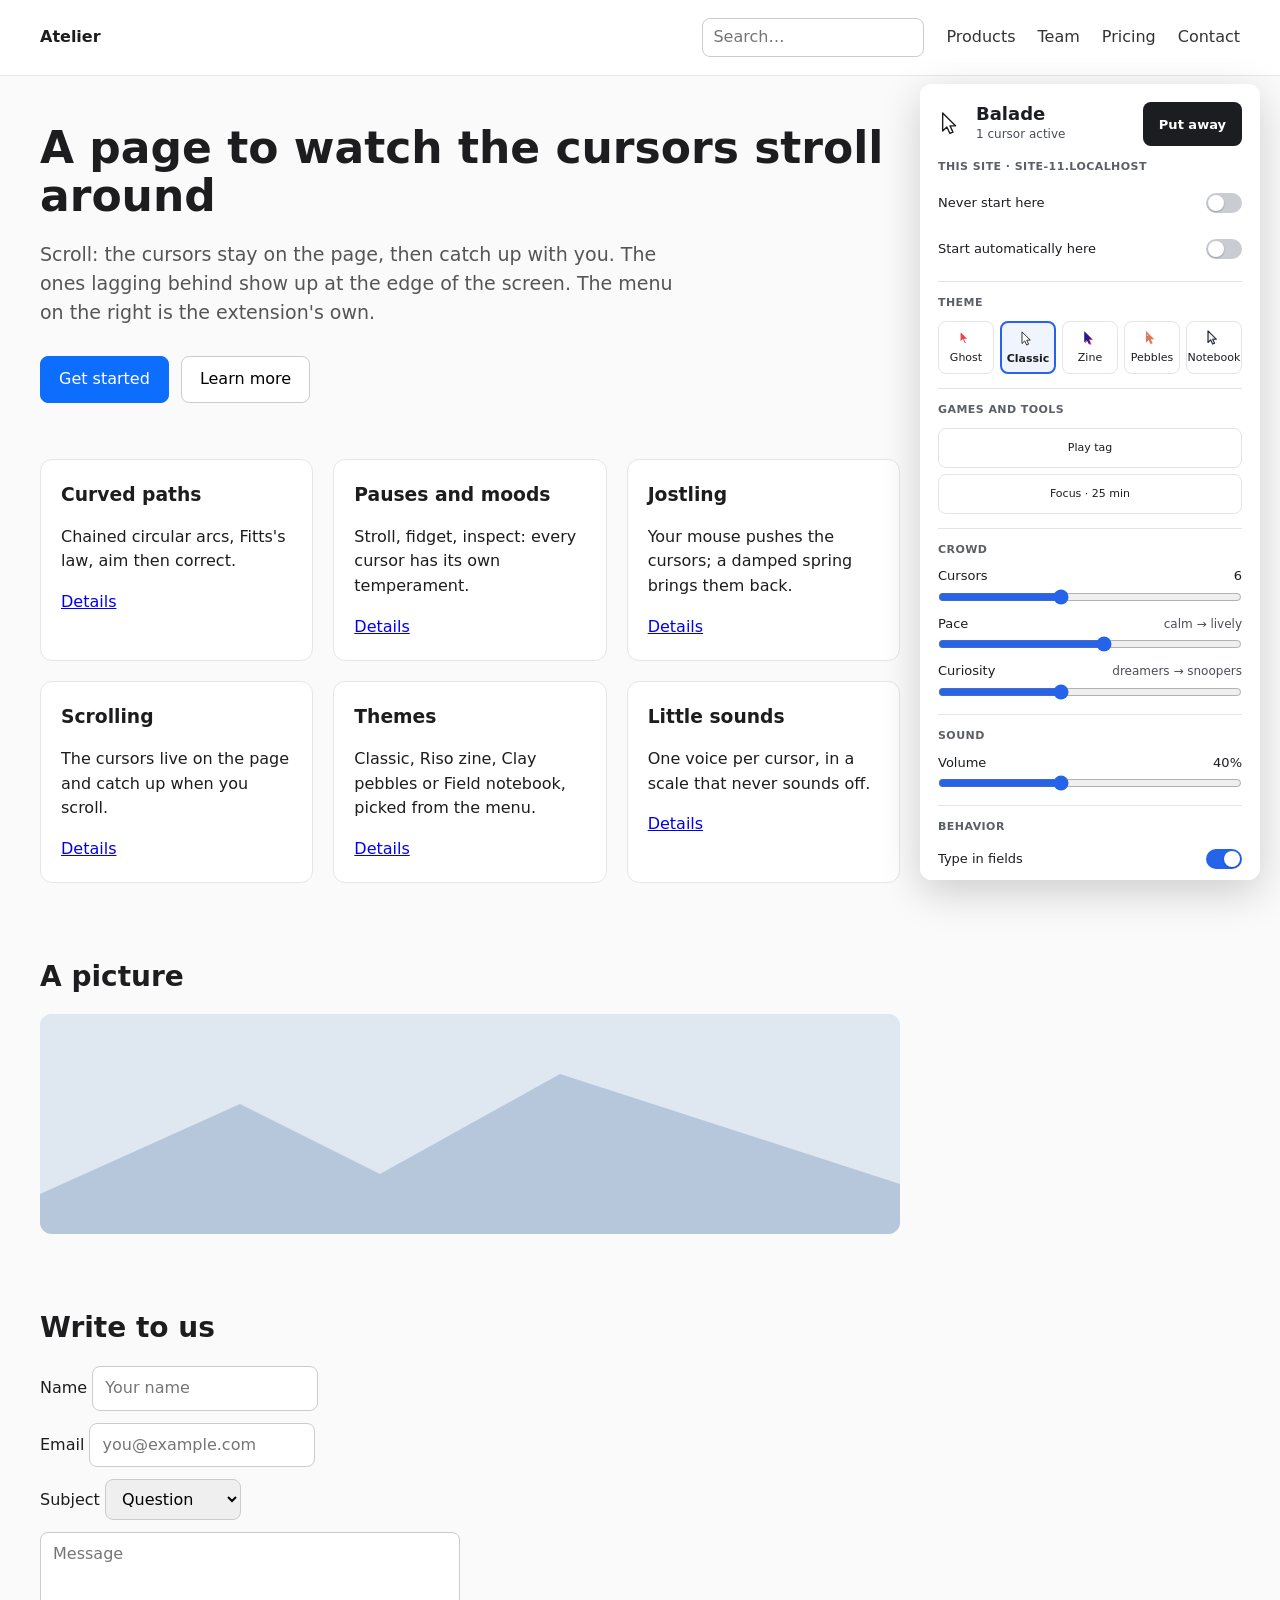
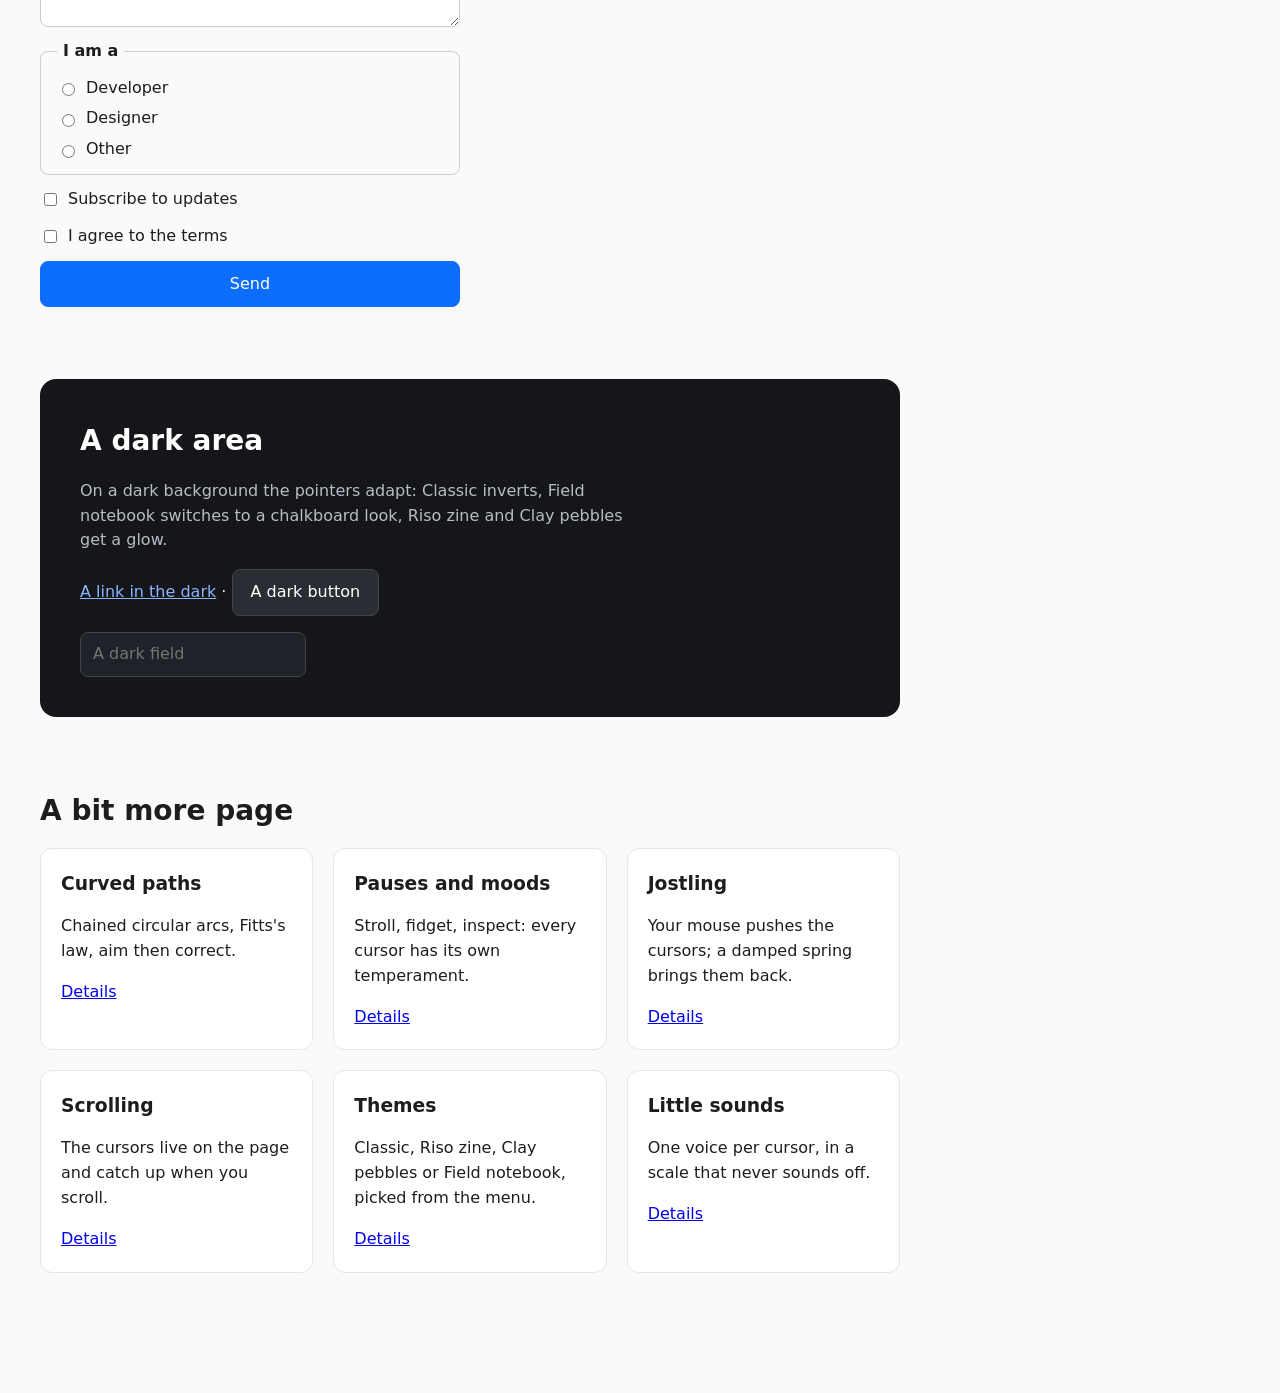
==== commit 52ae5209: "fix: demo menu stays above cursor overlay - Overlay z-index 2147483647 -> 2147483646 (still above an" ====
--- a/demo.html
+++ b/demo.html
@@ -22,7 +22,7 @@
     .photo { height: 220px; border-radius: 12px; background: #dfe7f1; display: flex; align-items: center; justify-content: center; color: #567; }
     form { display: grid; gap: 12px; max-width: 420px; }
     input, select, textarea { font: inherit; padding: 9px 12px; border: 1px solid #ccc; border-radius: 8px; }
-    .menu { position: fixed; right: 20px; top: 84px; width: 340px; height: calc(100vh - 104px); border: 0; border-radius: 12px; box-shadow: 0 12px 40px rgba(0,0,0,.18); background: #fff; }
+    .menu { position: fixed; right: 20px; top: 84px; width: 340px; height: calc(100vh - 104px); border: 0; border-radius: 12px; box-shadow: 0 12px 40px rgba(0,0,0,.18); background: #fff; z-index: 2147483647; }
   </style>
 </head>
 <body>
